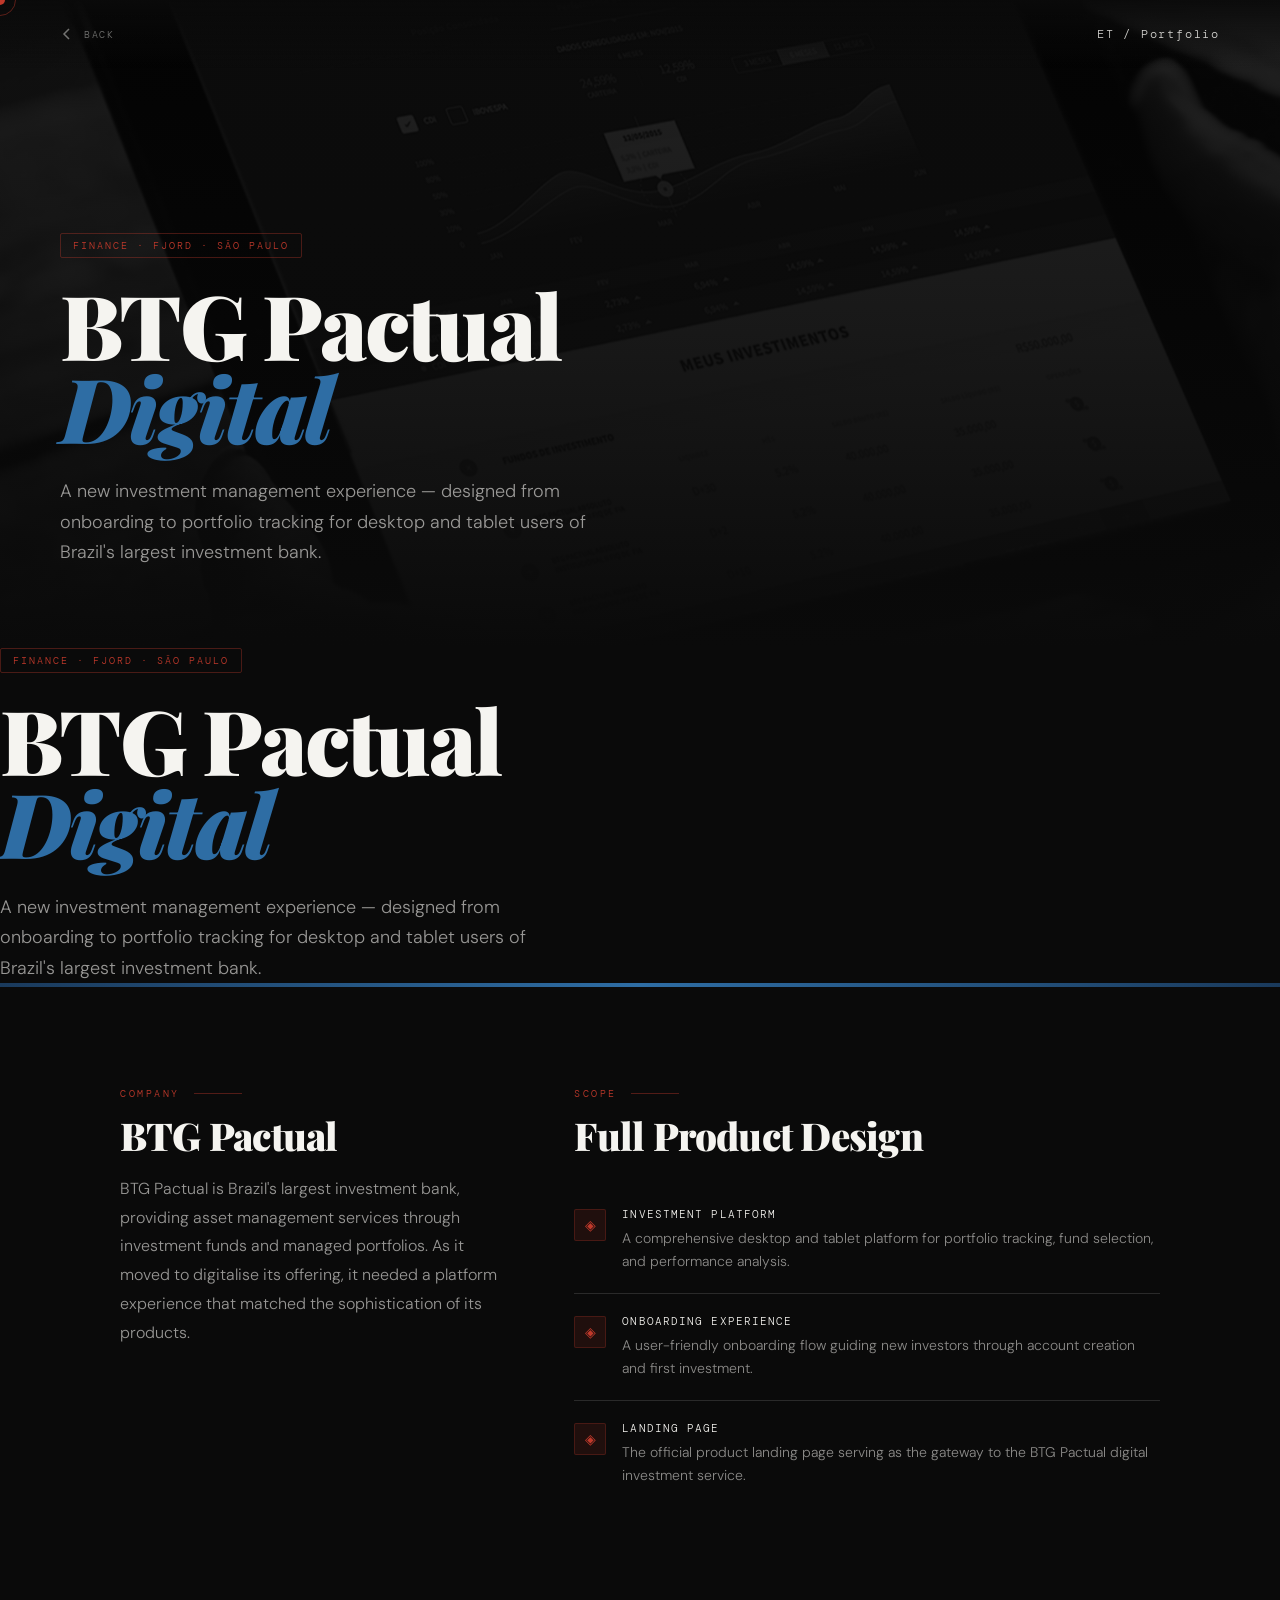
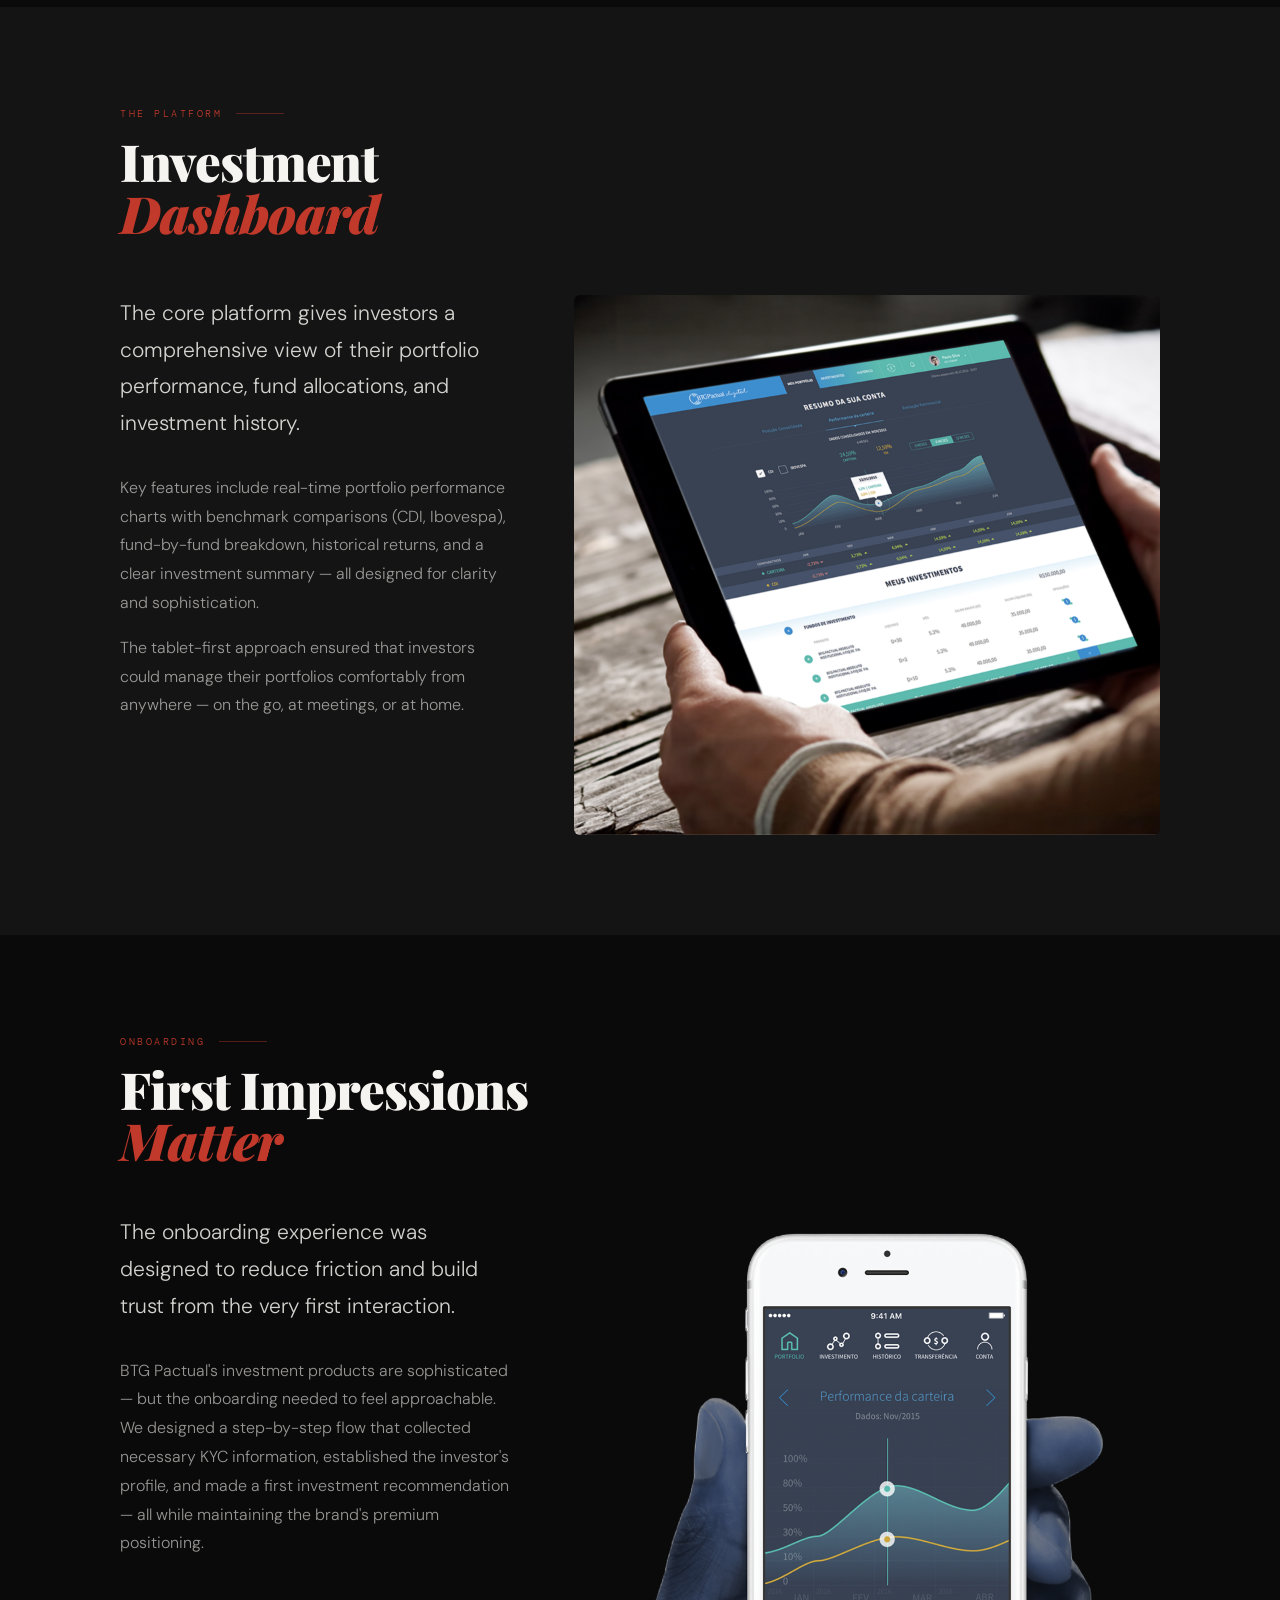
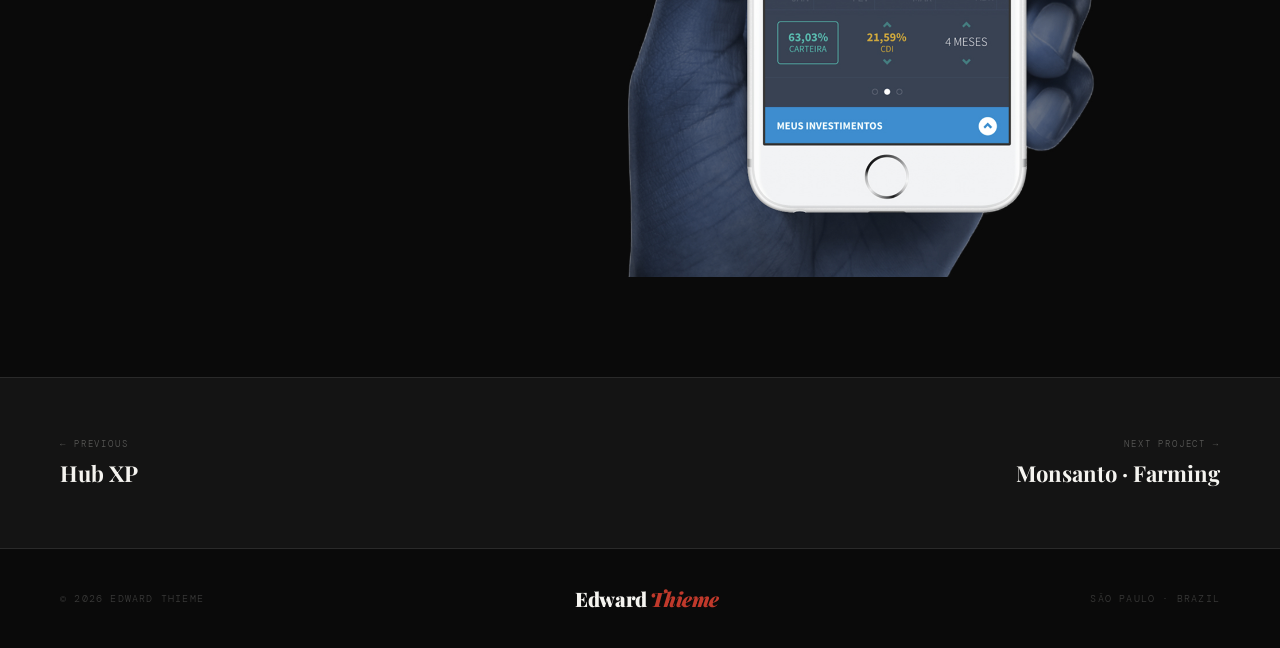
==== btg.html @ c83a21cc "Update btg.html" ====
<!DOCTYPE html>
<html lang="en">
<head>
<meta charset="UTF-8">
<meta name="viewport" content="width=device-width, initial-scale=1.0">
<title>BTG Pactual Digital Platform · Edward Thieme</title>
<link rel="stylesheet" href="shared.css">
<style>
.btg-stripe { height:4px;background:linear-gradient(to right,#1a3a5c,#2e6da4,#1a3a5c); }
.dashboard-preview { background:var(--gray-mid);border:1px solid var(--gray-border);border-radius:6px;overflow:hidden; }
.dash-header { background:#1a3a5c;padding:12px 16px;display:flex;align-items:center;justify-content:space-between; }
.dash-header-logo { font-family:'DM Mono',monospace;font-size:10px;color:#7eb8e8;letter-spacing:0.1em; }
.dash-chart-area { padding:20px;background:var(--gray); }
.chart-line { width:100%;height:120px;position:relative;overflow:hidden; }
.chart-path { position:absolute;bottom:0;left:0;right:0;height:100%; }
.dash-holdings { padding:16px; }
.holding-row { display:flex;justify-content:space-between;align-items:center;padding:8px 0;border-bottom:1px solid var(--gray-border);font-size:11px; }
.holding-row:last-child{border-bottom:none;}
.holding-name { color:rgba(245,244,240,0.65); }
.holding-val { color:var(--white);font-family:'DM Mono',monospace; }
.holding-pct { color:#2e6da4;font-family:'DM Mono',monospace;font-size:10px; }
</style>
</head>
<body>
<div class="cursor" id="cursor"></div>
<div class="cursor-ring" id="cursorRing"></div>
<nav>
  <a href="index.html" class="nav-back"><svg viewBox="0 0 14 14" fill="none" stroke="currentColor" stroke-width="1.5"><path d="M9 2L4 7l5 5"/></svg>Back</a>
  <a href="index.html" class="nav-logo">ET / Portfolio</a>
</nav>

<div class="project-hero">
  <div class="project-hero-bg">
    <img 
      class="project-hero-bg-inner"
      src="btg-tablet-dashboard.jpg"
      style="width:100%;height:100%;object-fit:cover;object-position:center;filter:grayscale(100%) brightness(0.18);"
    >
  </div>

  <div class="project-hero-overlay"></div>

  <div class="project-hero-content">
    <span class="project-tag">Finance · Fjord · São Paulo</span>
    <h1 class="project-hero-title">
      BTG Pactual<br><em style="color:#2e6da4;">Digital</em>
    </h1>
    <p class="project-hero-sub">
      A new investment management experience — designed from onboarding to portfolio tracking for desktop and tablet users of Brazil's largest investment bank.
    </p>
  </div>
</div>
  <div class="project-hero-content">
    <span class="project-tag">Finance · Fjord · São Paulo</span>
    <h1 class="project-hero-title">BTG Pactual<br><em style="color:#2e6da4;">Digital</em></h1>
    <p class="project-hero-sub">A new investment management experience — designed from onboarding to portfolio tracking for desktop and tablet users of Brazil's largest investment bank.</p>
  </div>
</div>
<div class="btg-stripe"></div>

<section class="content-section dark">
  <div class="container">
    <div class="two-col">
      <div class="reveal">
        <p class="section-label">Company</p>
        <h2 class="section-title" style="font-size:clamp(28px,3vw,42px);">BTG Pactual</h2>
        <p class="content-body" style="margin-top:20px;">BTG Pactual is Brazil's largest investment bank, providing asset management services through investment funds and managed portfolios. As it moved to digitalise its offering, it needed a platform experience that matched the sophistication of its products.</p>
      </div>
      <div class="reveal reveal-delay-1">
        <p class="section-label">Scope</p>
        <h2 class="section-title" style="font-size:clamp(28px,3vw,42px);">Full Product Design</h2>
        <ul class="resp-list">
          <li><div class="resp-icon"><span>◈</span></div><div><div class="resp-title">Investment Platform</div><div class="resp-desc">A comprehensive desktop and tablet platform for portfolio tracking, fund selection, and performance analysis.</div></div></li>
          <li><div class="resp-icon"><span>◈</span></div><div><div class="resp-title">Onboarding Experience</div><div class="resp-desc">A user-friendly onboarding flow guiding new investors through account creation and first investment.</div></div></li>
          <li><div class="resp-icon"><span>◈</span></div><div><div class="resp-title">Landing Page</div><div class="resp-desc">The official product landing page serving as the gateway to the BTG Pactual digital investment service.</div></div></li>
        </ul>
      </div>
    </div>
  </div>
</section>

<section class="content-section gray">
  <div class="container">
    <p class="section-label reveal">The Platform</p>
    <h2 class="section-title reveal">Investment<br><em style="color:var(--red);font-style:italic;">Dashboard</em></h2>
    <div class="two-col" style="margin-top:56px;">
      <div class="reveal">
        <p class="content-lead">The core platform gives investors a comprehensive view of their portfolio performance, fund allocations, and investment history.</p>
        <p class="content-body">Key features include real-time portfolio performance charts with benchmark comparisons (CDI, Ibovespa), fund-by-fund breakdown, historical returns, and a clear investment summary — all designed for clarity and sophistication.</p>
        <p class="content-body" style="margin-top:16px;">The tablet-first approach ensured that investors could manage their portfolios comfortably from anywhere — on the go, at meetings, or at home.</p>
      </div>
      <div>
  <img src="btg-tablet-dashboard.jpg"
       style="width:100%;border-radius:6px;display:block;">
</div>
    </div>
  </div>
</section>

<section class="content-section dark">
  <div class="container">
    <p class="section-label reveal">Onboarding</p>
    <h2 class="section-title reveal">First Impressions<br><em style="color:var(--red);font-style:italic;">Matter</em></h2>
    <div class="two-col" style="margin-top:48px;">
      <div class="reveal">
        <p class="content-lead">The onboarding experience was designed to reduce friction and build trust from the very first interaction.</p>
        <p class="content-body">BTG Pactual's investment products are sophisticated — but the onboarding needed to feel approachable. We designed a step-by-step flow that collected necessary KYC information, established the investor's profile, and made a first investment recommendation — all while maintaining the brand's premium positioning.</p>
      </div>
      <div class="reveal reveal-delay-1">
        <img src="btg-app.jpg" style="width:100%;border-radius:6px;display:block;" alt="BTG Pactual — Mobile portfolio app">
      </div>
    </div>
  </div>
</section>

<div class="project-nav-bottom">
  <a href="xp.html" class="proj-nav-link"><span class="pnl-label">← Previous</span><span class="pnl-title">Hub XP</span></a>
  <a href="monsanto.html" class="proj-nav-link right"><span class="pnl-label">Next Project →</span><span class="pnl-title">Monsanto · Farming</span></a>
</div>
<footer><p>© 2026 Edward Thieme</p><div class="footer-logo">Edward <em>Thieme</em></div><p>São Paulo · Brazil</p></footer>
<script src="shared.js"></script>
</body>
</html>
---- shared.css ----
@import url('https://fonts.googleapis.com/css2?family=Playfair+Display:ital,wght@0,700;0,900;1,700&family=DM+Sans:wght@300;400;500&family=DM+Mono:wght@400;500&display=swap');

:root {
  --black: #0a0a0a;
  --white: #f5f4f0;
  --red: #c0392b;
  --red-dim: #8b2a1e;
  --gray: #141414;
  --gray-mid: #222;
  --gray-border: #2a2a2a;
  --gray-light: #777;
}

*, *::before, *::after { box-sizing: border-box; margin: 0; padding: 0; }
html { scroll-behavior: smooth; }
body {
  background: var(--black);
  color: var(--white);
  font-family: 'DM Sans', sans-serif;
  font-weight: 300;
  overflow-x: hidden;
  cursor: none;
}

/* Cursor */
.cursor { width: 10px; height: 10px; background: var(--red); border-radius: 50%; position: fixed; top:0;left:0; pointer-events:none; z-index:9999; transform:translate(-50%,-50%); transition: transform 0.15s ease; }
.cursor-ring { width: 32px; height: 32px; border: 1px solid rgba(192,57,43,0.45); border-radius:50%; position:fixed; top:0;left:0; pointer-events:none; z-index:9998; transform:translate(-50%,-50%); transition: transform 0.45s cubic-bezier(.16,1,.3,1); }

/* Scrollbar */
::-webkit-scrollbar { width: 3px; }
::-webkit-scrollbar-track { background: var(--black); }
::-webkit-scrollbar-thumb { background: var(--red); }

/* Nav */
nav {
  position: fixed; top:0;left:0;right:0; z-index:100;
  padding: 26px 60px;
  display: flex; align-items: center; justify-content: space-between;
  background: linear-gradient(to bottom, rgba(10,10,10,0.95) 0%, transparent 100%);
}
.nav-logo { font-family:'DM Mono',monospace; font-size:12px; letter-spacing:0.15em; color:var(--white); text-decoration:none; opacity:0.85; }
.nav-back { display:flex; align-items:center; gap:10px; font-family:'DM Mono',monospace; font-size:10px; letter-spacing:0.15em; text-transform:uppercase; color:rgba(245,244,240,0.45); text-decoration:none; transition:color 0.2s; }
.nav-back:hover { color:var(--red); }
.nav-back svg { width:14px; height:14px; }
.nav-links { display:flex; gap:36px; list-style:none; }
.nav-links a { font-family:'DM Mono',monospace; font-size:10px; letter-spacing:0.12em; text-transform:uppercase; color:rgba(245,244,240,0.45); text-decoration:none; transition:color 0.2s; }
.nav-links a:hover { color:var(--red); }

/* Common layout */
.container { max-width: 1200px; margin: 0 auto; padding: 0 60px; }
.section-label { font-family:'DM Mono',monospace; font-size:10px; letter-spacing:0.25em; text-transform:uppercase; color:var(--red); margin-bottom:16px; display:flex; align-items:center; gap:14px; }
.section-label::after { content:''; flex:1; max-width:48px; height:1px; background:var(--red); opacity:0.4; }
.section-title { font-family:'Playfair Display',serif; font-size:clamp(36px,4vw,58px); font-weight:900; line-height:1; letter-spacing:-0.02em; }
.red-line { width:100%; height:3px; background:var(--red); }

/* Reveal */
.reveal { opacity:0; transform:translateY(28px); transition: opacity 0.8s cubic-bezier(.16,1,.3,1), transform 0.8s cubic-bezier(.16,1,.3,1); }
.reveal.visible { opacity:1; transform:translateY(0); }
.reveal-delay-1 { transition-delay:0.1s; }
.reveal-delay-2 { transition-delay:0.2s; }
.reveal-delay-3 { transition-delay:0.3s; }
.reveal-delay-4 { transition-delay:0.4s; }

/* Footer */
footer { background:var(--black); padding:36px 60px; display:flex; align-items:center; justify-content:space-between; border-top:1px solid var(--gray-border); }
footer p { font-family:'DM Mono',monospace; font-size:10px; letter-spacing:0.12em; color:rgba(245,244,240,0.2); text-transform:uppercase; }
.footer-logo { font-family:'Playfair Display',serif; font-size:20px; font-weight:900; letter-spacing:-0.02em; }
.footer-logo em { color:var(--red); font-style:italic; }

/* Award badge */
.award-badge { display:inline-flex; align-items:center; gap:10px; border:1px solid rgba(192,57,43,0.35); padding:7px 14px; border-radius:2px; }
.award-dot { width:7px;height:7px;background:var(--red);border-radius:50%;animation:pulse 2s infinite; }
.award-text { font-family:'DM Mono',monospace; font-size:9px; letter-spacing:0.15em; text-transform:uppercase; color:var(--red); }

/* Metric block */
.metrics-row { display:flex; gap:40px; flex-wrap:wrap; }
.metric { display:flex; flex-direction:column; }
.metric-val { font-family:'Playfair Display',serif; font-size:clamp(28px,3vw,42px); font-weight:700; color:var(--white); line-height:1; }
.metric-val .pos { color:var(--red); }
.metric-label { font-family:'DM Mono',monospace; font-size:9px; letter-spacing:0.15em; text-transform:uppercase; color:var(--gray-light); margin-top:6px; }

/* Mockup frame */
.mockup-frame { background:var(--gray); border:1px solid var(--gray-border); border-radius:6px; overflow:hidden; display:flex; align-items:center; justify-content:center; position:relative; }
.mockup-frame img { width:100%; height:100%; object-fit:cover; display:block; }
.mockup-placeholder { font-family:'DM Mono',monospace; font-size:10px; letter-spacing:0.15em; color:rgba(245,244,240,0.12); text-transform:uppercase; }
.mockup-placeholder::before { content:'[ '; }
.mockup-placeholder::after { content:' ]'; }

/* Image placeholder styled */
.img-slot { background:var(--gray); border:1px solid var(--gray-border); border-radius:4px; position:relative; overflow:hidden; display:flex; align-items:center; justify-content:center; }
.img-slot::before { content:''; position:absolute;inset:0; background:linear-gradient(135deg,rgba(192,57,43,0.04) 0%,transparent 60%); }
.img-slot-label { font-family:'DM Mono',monospace; font-size:10px; letter-spacing:0.15em; color:rgba(245,244,240,0.1); text-transform:uppercase; }

@keyframes pulse { 0%,100%{opacity:1;transform:scale(1)} 50%{opacity:0.5;transform:scale(1.5)} }
@keyframes fadeUp { from{opacity:0;transform:translateY(20px)} to{opacity:1;transform:translateY(0)} }

/* Project hero */
.project-hero { min-height:72vh; display:flex; align-items:flex-end; position:relative; overflow:hidden; padding:0 60px 80px; }
.project-hero-bg { position:absolute;inset:0; }
.project-hero-bg-inner { width:100%;height:100%;object-fit:cover;filter:grayscale(100%) brightness(0.25); }
.project-hero-overlay { position:absolute;inset:0; background:linear-gradient(to top, var(--black) 0%, rgba(10,10,10,0.6) 50%, rgba(10,10,10,0.3) 100%); }
.project-hero-content { position:relative; max-width:820px; }
.project-tag { font-family:'DM Mono',monospace; font-size:10px; letter-spacing:0.2em; text-transform:uppercase; color:var(--red); display:inline-block; border:1px solid rgba(192,57,43,0.35); padding:5px 12px; border-radius:2px; margin-bottom:24px; }
.project-hero-title { font-family:'Playfair Display',serif; font-size:clamp(48px,7vw,96px); font-weight:900; line-height:0.93; letter-spacing:-0.03em; margin-bottom:28px; }
.project-hero-sub { font-size:18px; line-height:1.7; color:rgba(245,244,240,0.6); max-width:560px; }

/* Content sections */
.content-section { padding:100px 60px; }
.content-section.dark { background:var(--black); }
.content-section.gray { background:var(--gray); }
.two-col { display:grid; grid-template-columns:2fr 3fr; gap:64px; align-items:start; }
.two-col.flip { grid-template-columns:3fr 2fr; }
.three-col { display:grid; grid-template-columns:1fr 1fr 1fr; gap:40px; }
.content-lead { font-size:21px; line-height:1.75; color:rgba(245,244,240,0.85); margin-bottom:32px; }
.content-body { font-size:16px; line-height:1.8; color:rgba(245,244,240,0.6); }
.content-body + .content-body { margin-top:20px; }
.content-body strong { color:var(--white); font-weight:500; }

/* Responsibilities list */
.resp-list { list-style:none; margin-top:32px; }
.resp-list li { display:flex; gap:16px; padding:20px 0; border-bottom:1px solid var(--gray-border); }
.resp-list li:last-child { border-bottom:none; }
.resp-icon { width:32px; height:32px; background:rgba(192,57,43,0.12); border:1px solid rgba(192,57,43,0.25); border-radius:2px; display:flex;align-items:center;justify-content:center; flex-shrink:0; margin-top:2px; }
.resp-icon span { color:var(--red); font-size:14px; }
.resp-title { font-family:'DM Mono',monospace; font-size:11px; letter-spacing:0.1em; text-transform:uppercase; color:var(--white); margin-bottom:6px; }
.resp-desc { font-size:14px; line-height:1.65; color:rgba(245,244,240,0.55); }

/* Feature card */
.feature-card { background:var(--gray-mid); border:1px solid var(--gray-border); padding:36px 32px; border-radius:3px; transition:border-color 0.3s; }
.feature-card:hover { border-color:rgba(192,57,43,0.4); }
.feature-card-title { font-family:'Playfair Display',serif; font-size:20px; font-weight:700; margin-bottom:12px; }
.feature-card-desc { font-size:14px; line-height:1.7; color:rgba(245,244,240,0.55); }

/* Full-width image band */
.image-band { width:100%; height:480px; position:relative; overflow:hidden; }
.image-band img { width:100%;height:100%;object-fit:cover;filter:grayscale(20%); }
.image-band-overlay { position:absolute;inset:0;background:linear-gradient(to bottom, rgba(10,10,10,0.3) 0%,rgba(10,10,10,0.1) 50%,rgba(10,10,10,0.5) 100%); }

/* Breadcrumb nav */
.project-nav-bottom { padding:60px; background:var(--gray); display:flex; align-items:center; justify-content:space-between; border-top:1px solid var(--gray-border); }
.proj-nav-link { display:flex; flex-direction:column; gap:8px; text-decoration:none; }
.proj-nav-link .pnl-label { font-family:'DM Mono',monospace; font-size:9px; letter-spacing:0.2em; text-transform:uppercase; color:rgba(245,244,240,0.3); }
.proj-nav-link .pnl-title { font-family:'Playfair Display',serif; font-size:22px; font-weight:700; color:var(--white); transition:color 0.2s; }
.proj-nav-link:hover .pnl-title { color:var(--red); }
.proj-nav-link.right { text-align:right; }

/* Screen grid for app mockups */
.screens-grid { display:grid; gap:16px; }
.screens-grid.two { grid-template-columns:1fr 1fr; }
.screens-grid.three { grid-template-columns:1fr 1fr 1fr; }
.screens-grid.four { grid-template-columns:repeat(4,1fr); }
.screen-item { background:var(--gray); border:1px solid var(--gray-border); border-radius:4px; overflow:hidden; aspect-ratio:9/16; position:relative; display:flex; align-items:center; justify-content:center; }
.screen-item img { width:100%;height:100%;object-fit:contain;padding:8px; }
.screen-desktop { aspect-ratio:16/10; }

/* Stat highlight */
.stat-highlight { padding:40px 0; border-top:1px solid var(--gray-border); }
.stat-highlight .stat-num { font-family:'Playfair Display',serif; font-size:clamp(48px,6vw,80px); font-weight:900; line-height:1; color:var(--red); }
.stat-highlight .stat-desc { font-size:16px; color:rgba(245,244,240,0.6); margin-top:10px; line-height:1.6; }

/* Research stats */
.research-row { display:flex; gap:2px; background:var(--gray-border); border:1px solid var(--gray-border); margin-top:48px; }
.research-item { flex:1; background:var(--gray); padding:32px 28px; text-align:center; }
.research-num { font-family:'Playfair Display',serif; font-size:40px; font-weight:700; color:var(--white); }
.research-label { font-family:'DM Mono',monospace; font-size:9px; letter-spacing:0.15em; text-transform:uppercase; color:var(--gray-light); margin-top:8px; }

@media(max-width:960px){
  .container{padding:0 32px;}
  nav{padding:22px 32px;}
  .content-section{padding:72px 32px;}
  .project-hero{padding:0 32px 60px;}
  .two-col{grid-template-columns:1fr;gap:48px;}
  .three-col{grid-template-columns:1fr 1fr;}
  .screens-grid.four{grid-template-columns:1fr 1fr;}
  footer{padding:32px;}
  .project-nav-bottom{padding:40px 32px;flex-direction:column;gap:32px;text-align:center;}
  .proj-nav-link.right{text-align:center;}
}
@media(max-width:600px){
  .three-col{grid-template-columns:1fr;}
  .screens-grid.three{grid-template-columns:1fr 1fr;}
  .research-row{flex-direction:column;}
}
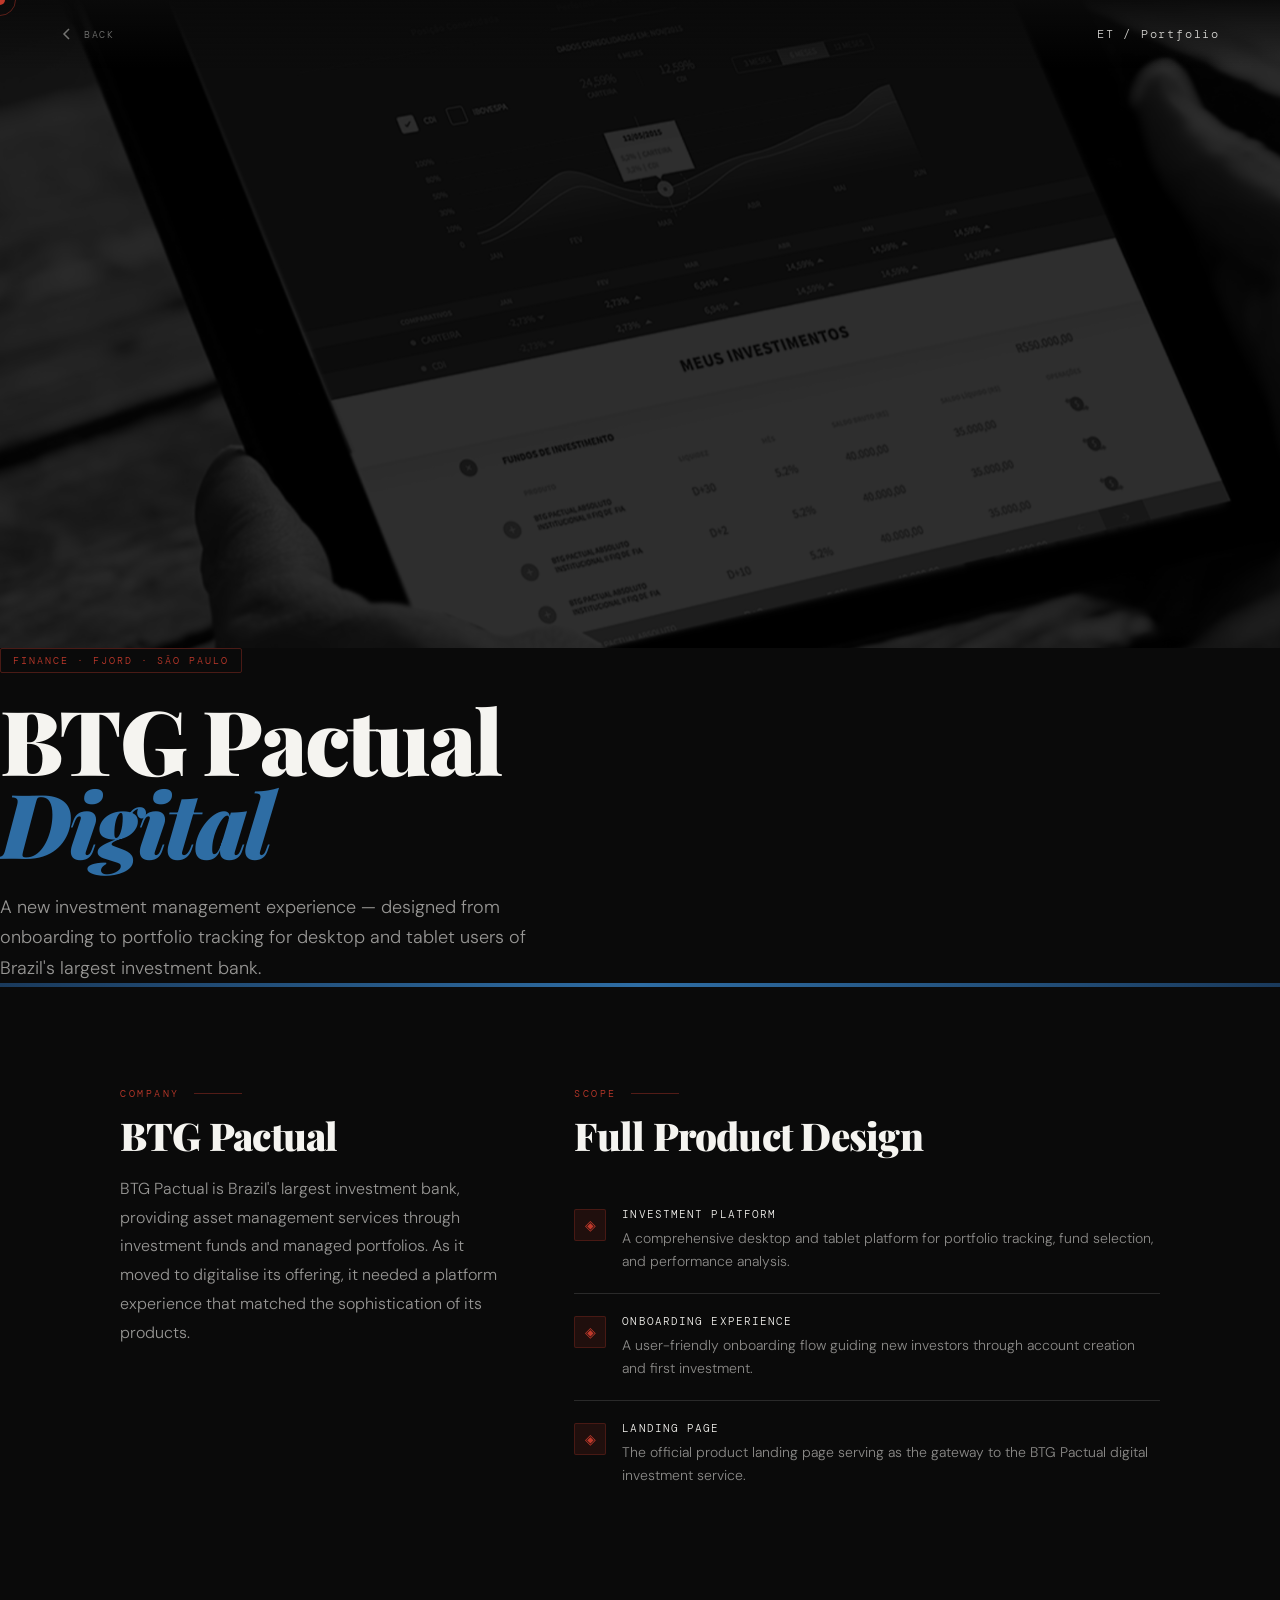
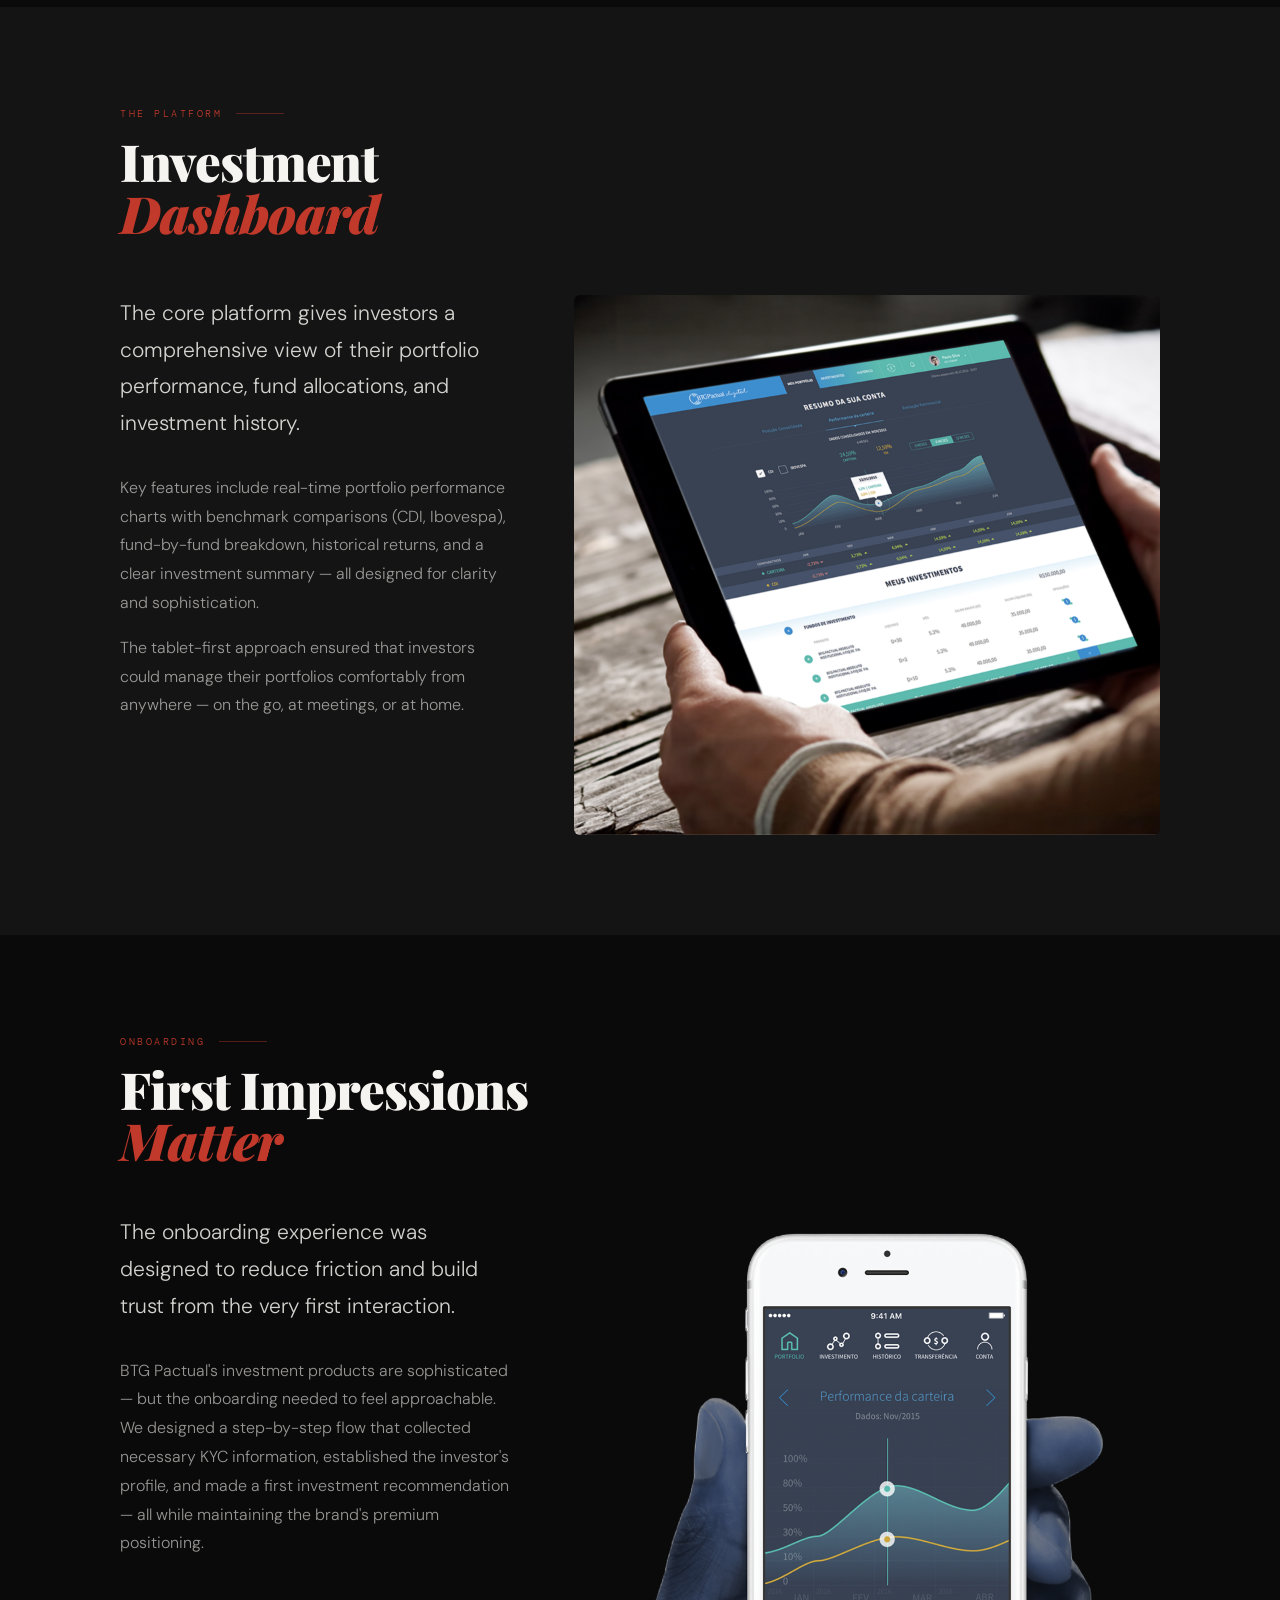
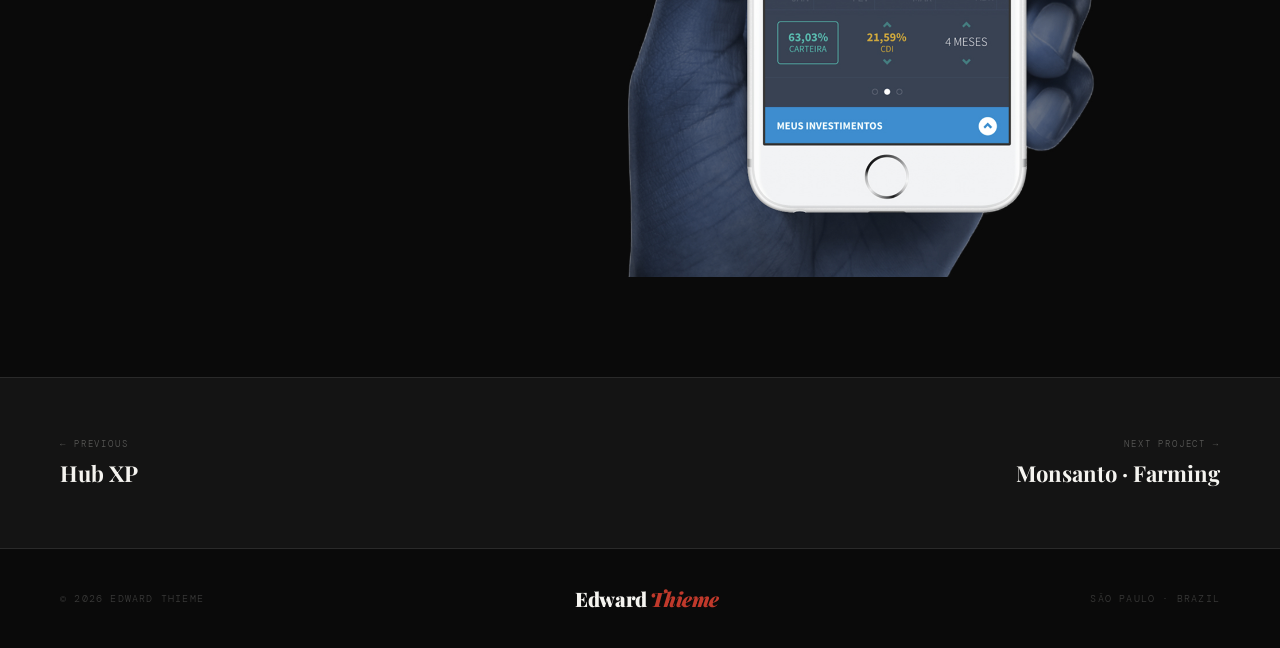
==== commit 270ecbb4: "Update btg.html" ====
--- a/btg.html
+++ b/btg.html
@@ -38,12 +38,6 @@
     >
   </div>
 
-  <div class="project-hero-overlay"></div>
-
-  <div class="project-hero-content">
-    <span class="project-tag">Finance · Fjord · São Paulo</span>
-    <h1 class="project-hero-title">
-      BTG Pactual<br><em style="color:#2e6da4;">Digital</em>
     </h1>
     <p class="project-hero-sub">
       A new investment management experience — designed from onboarding to portfolio tracking for desktop and tablet users of Brazil's largest investment bank.
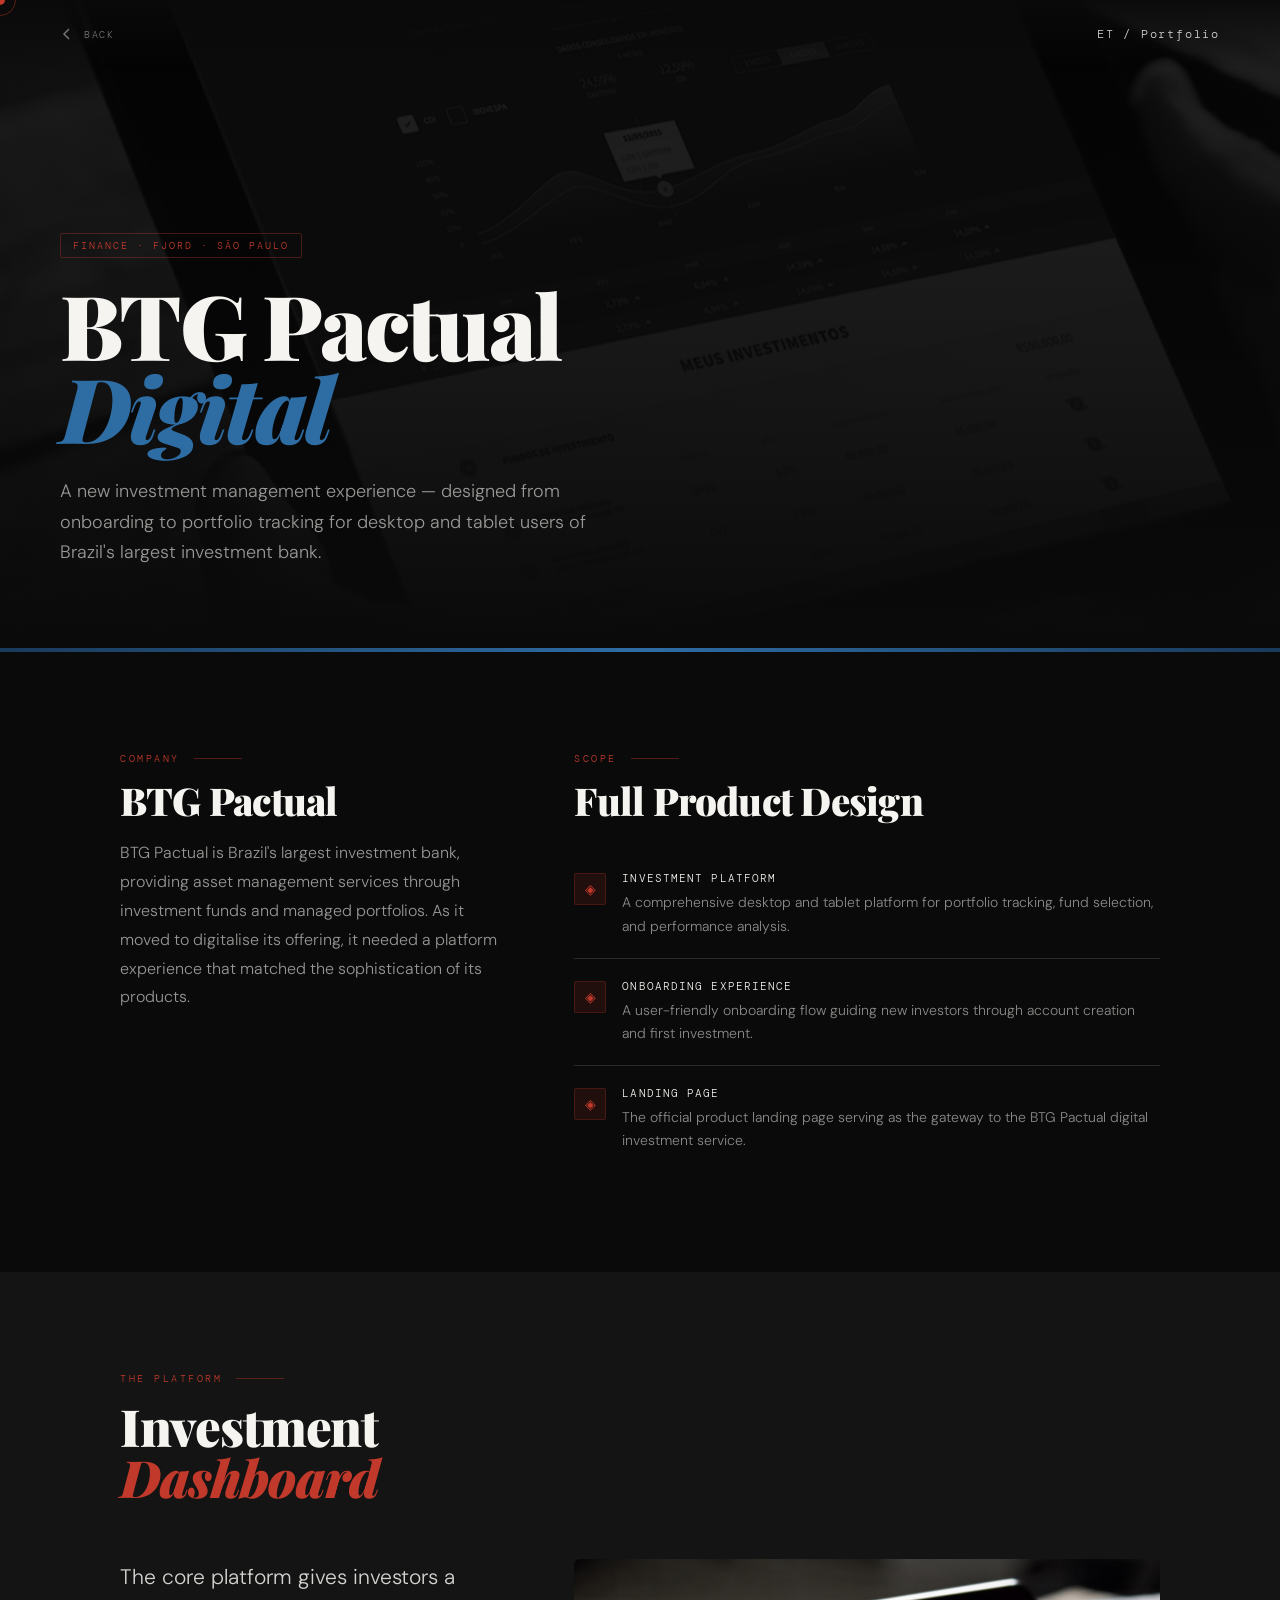
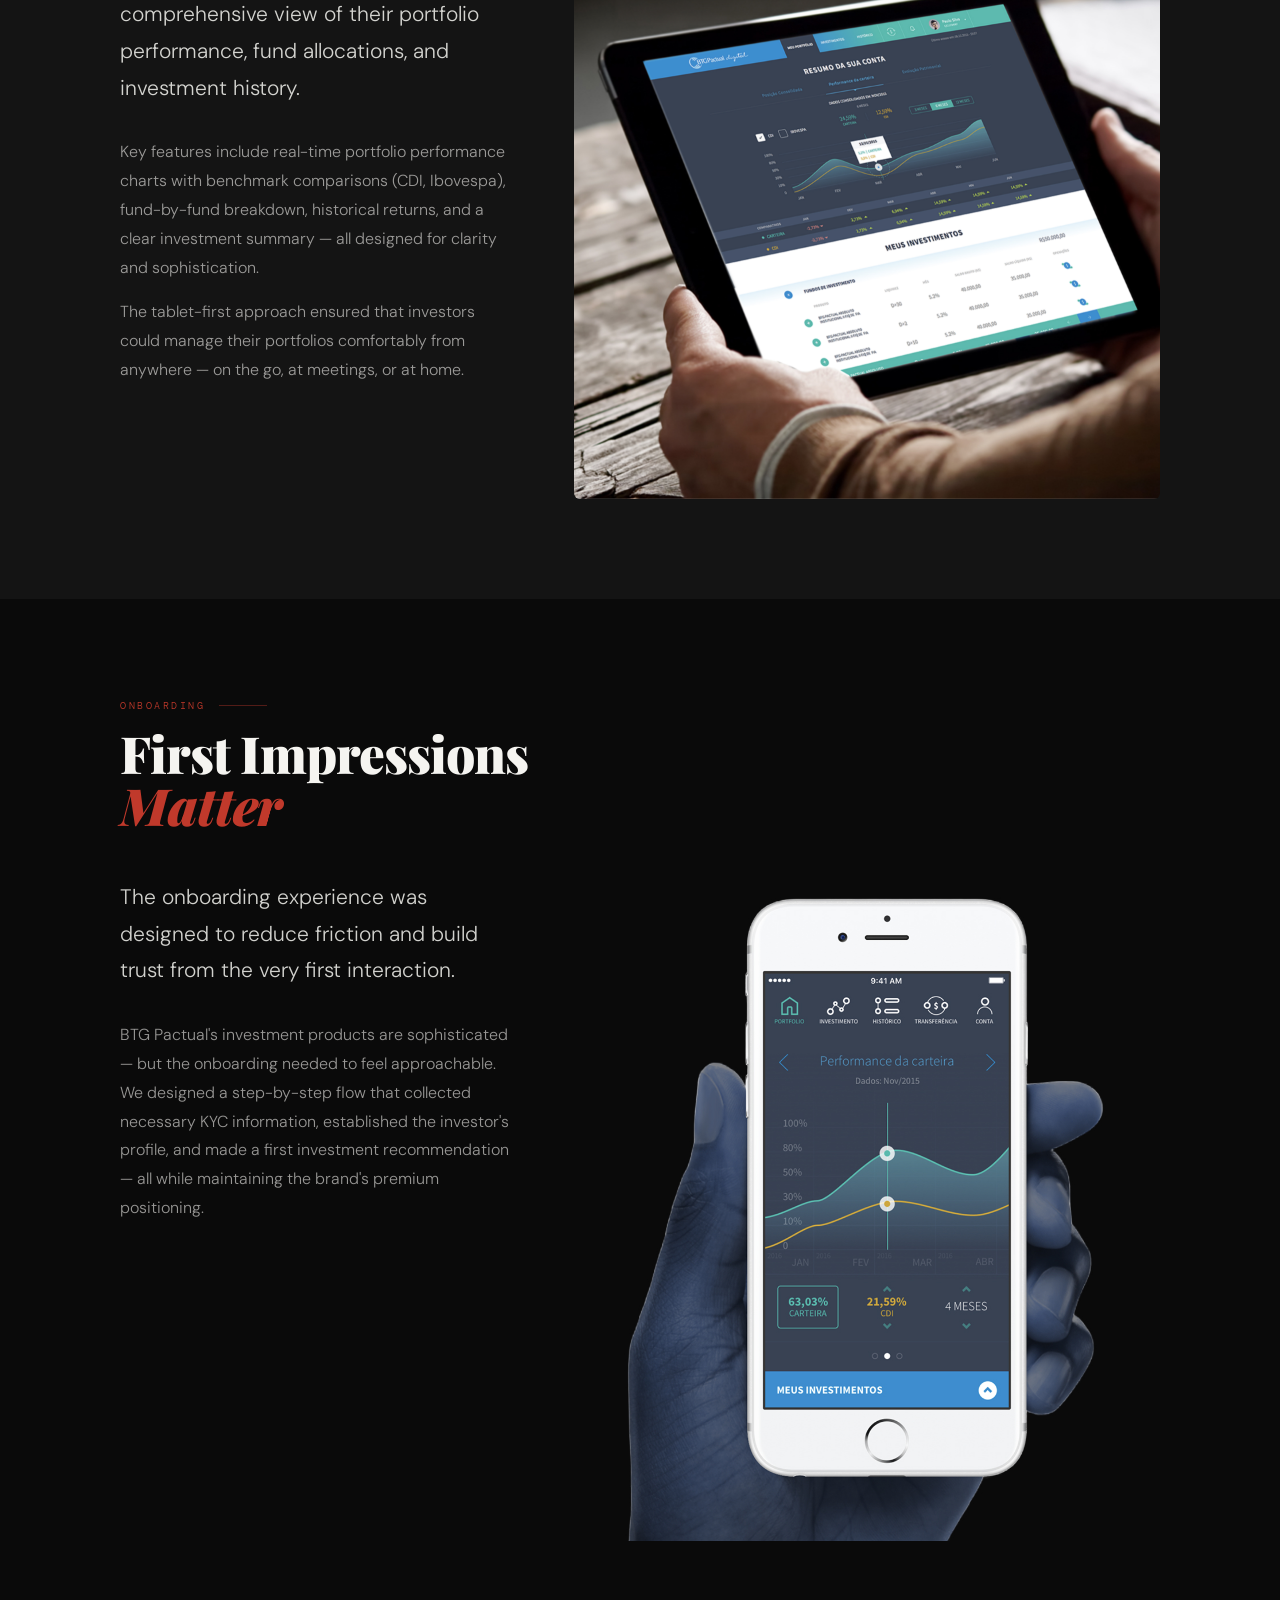
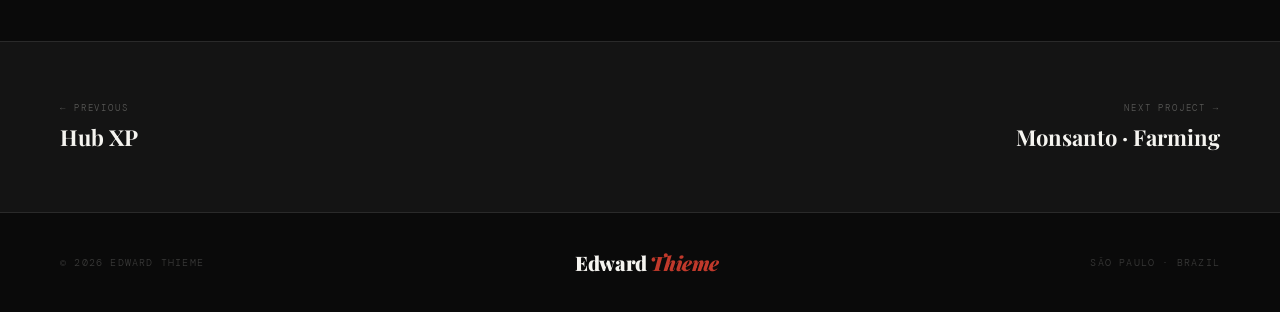
==== commit 067bdf7d: "Update btg.html" ====
--- a/btg.html
+++ b/btg.html
@@ -28,28 +28,33 @@
   <a href="index.html" class="nav-back"><svg viewBox="0 0 14 14" fill="none" stroke="currentColor" stroke-width="1.5"><path d="M9 2L4 7l5 5"/></svg>Back</a>
   <a href="index.html" class="nav-logo">ET / Portfolio</a>
 </nav>
+<div class="project-hero">
 
-<div class="project-hero">
   <div class="project-hero-bg">
-    <img 
+    <img
       class="project-hero-bg-inner"
       src="btg-tablet-dashboard.jpg"
       style="width:100%;height:100%;object-fit:cover;object-position:center;filter:grayscale(100%) brightness(0.18);"
     >
   </div>
 
+  <div class="project-hero-overlay"></div>
+
+  <div class="project-hero-content">
+    <span class="project-tag">Finance · Fjord · São Paulo</span>
+
+    <h1 class="project-hero-title">
+      BTG Pactual<br>
+      <em style="color:#2e6da4;">Digital</em>
     </h1>
+
     <p class="project-hero-sub">
       A new investment management experience — designed from onboarding to portfolio tracking for desktop and tablet users of Brazil's largest investment bank.
     </p>
   </div>
+
 </div>
-  <div class="project-hero-content">
-    <span class="project-tag">Finance · Fjord · São Paulo</span>
-    <h1 class="project-hero-title">BTG Pactual<br><em style="color:#2e6da4;">Digital</em></h1>
-    <p class="project-hero-sub">A new investment management experience — designed from onboarding to portfolio tracking for desktop and tablet users of Brazil's largest investment bank.</p>
-  </div>
-</div>
+
 <div class="btg-stripe"></div>
 
 <section class="content-section dark">
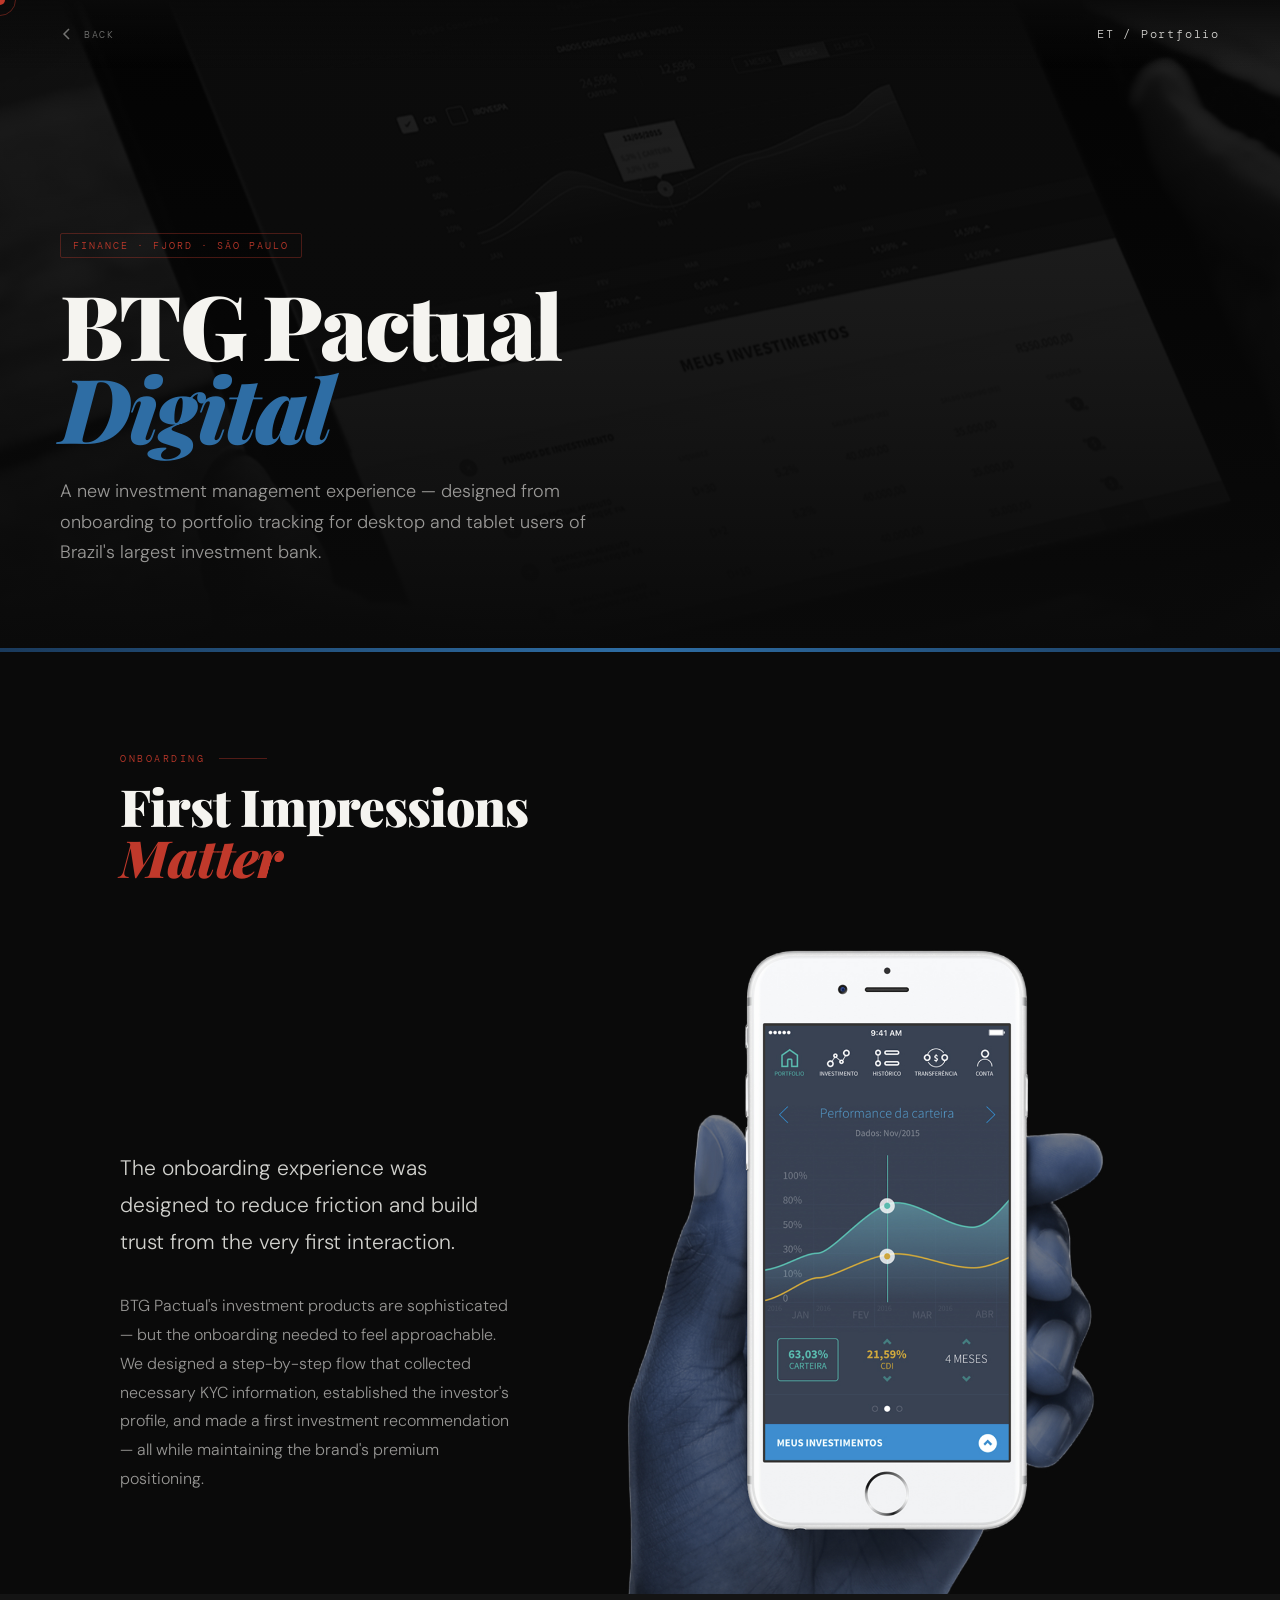
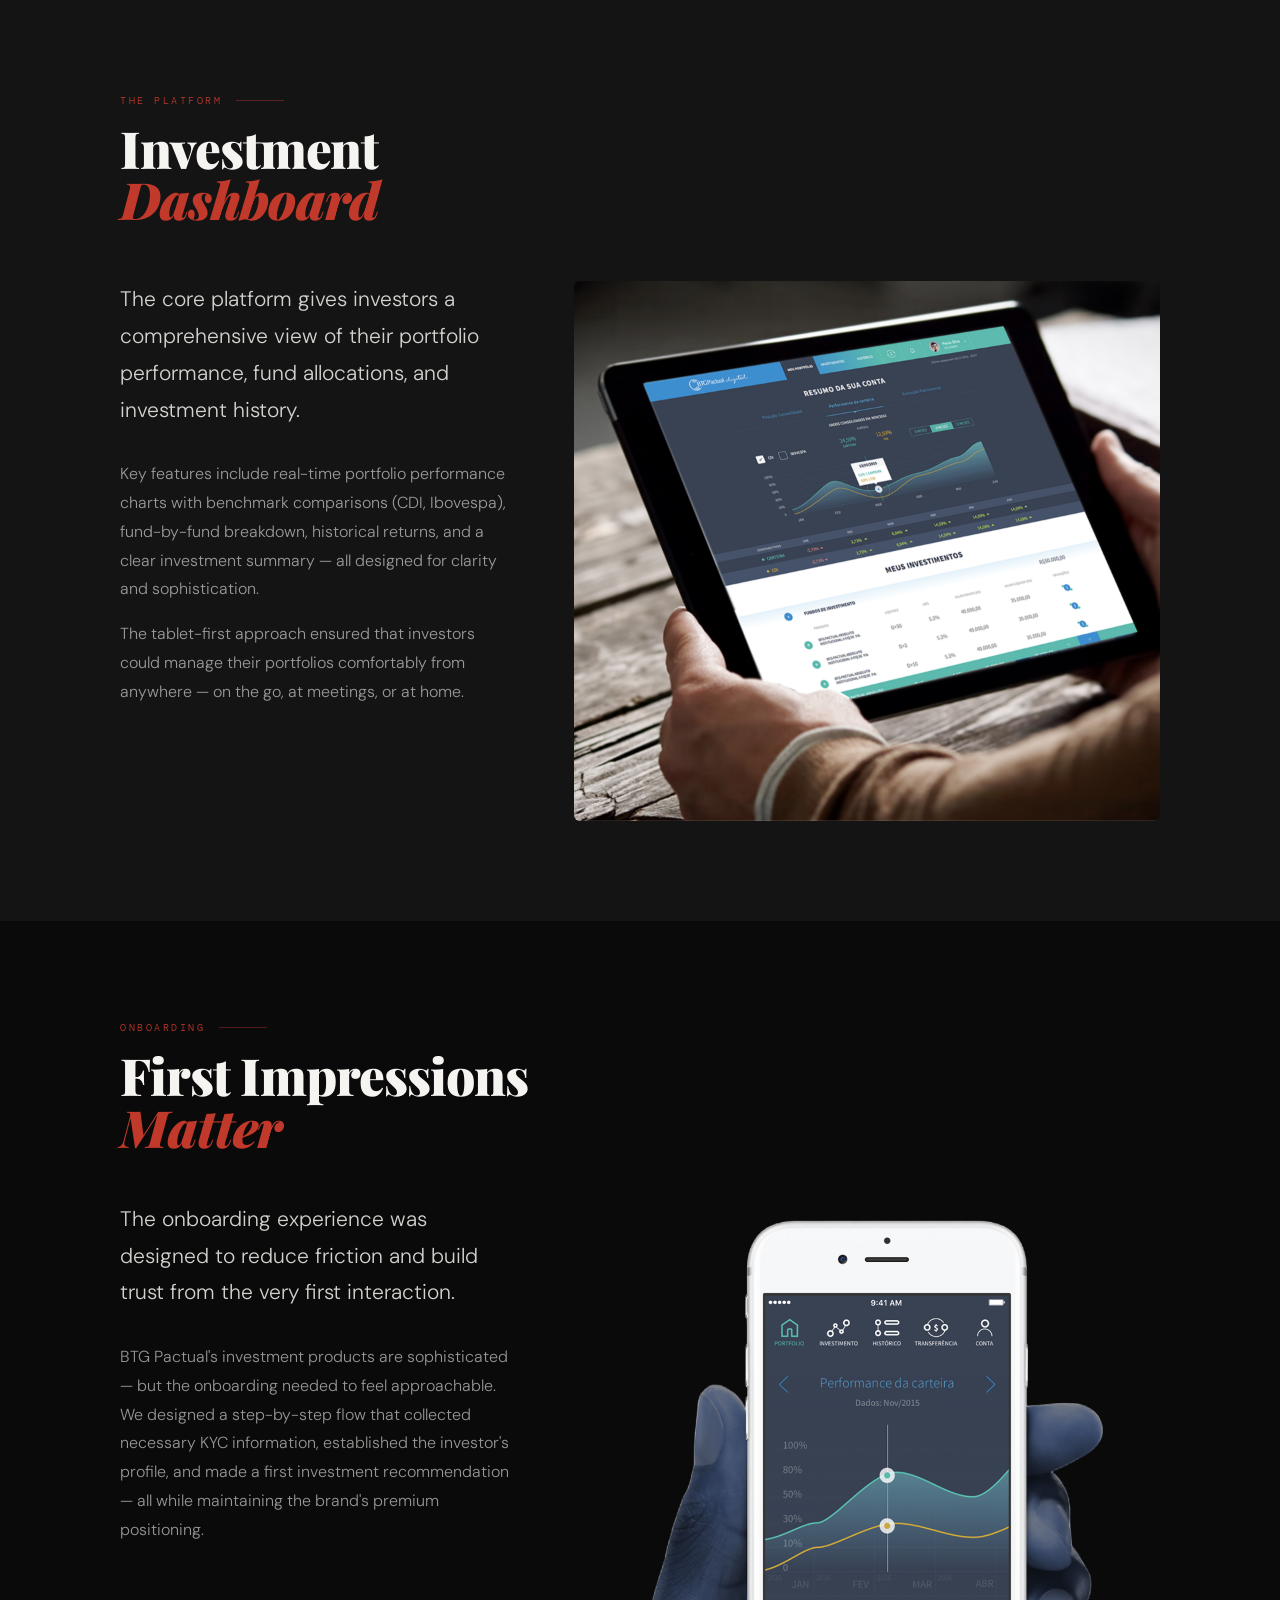
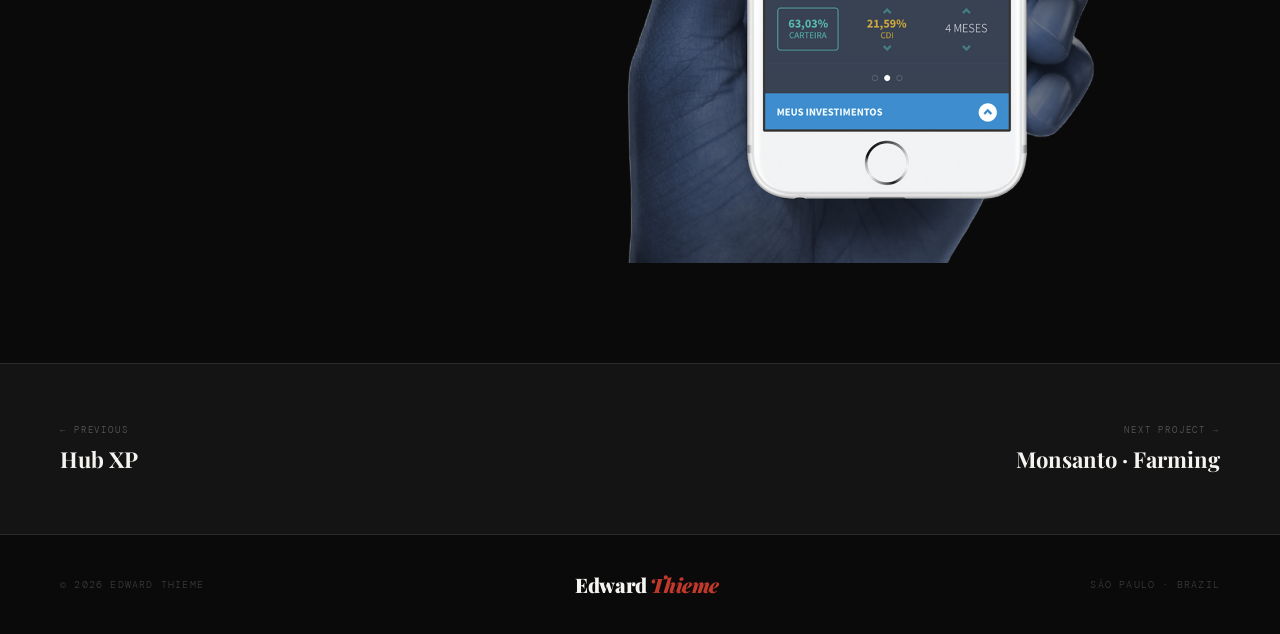
==== commit 37b206ff: "Update btg.html" ====
--- a/btg.html
+++ b/btg.html
@@ -57,27 +57,21 @@
 
 <div class="btg-stripe"></div>
 
-<section class="content-section dark">
+<section class="content-section dark" style="padding-bottom:0;overflow:hidden;">
   <div class="container">
-    <div class="two-col">
-      <div class="reveal">
-        <p class="section-label">Company</p>
-        <h2 class="section-title" style="font-size:clamp(28px,3vw,42px);">BTG Pactual</h2>
-        <p class="content-body" style="margin-top:20px;">BTG Pactual is Brazil's largest investment bank, providing asset management services through investment funds and managed portfolios. As it moved to digitalise its offering, it needed a platform experience that matched the sophistication of its products.</p>
+    <p class="section-label reveal">Onboarding</p>
+    <h2 class="section-title reveal">First Impressions<br><em style="color:var(--red);font-style:italic;">Matter</em></h2>
+    <div class="two-col" style="margin-top:48px;align-items:flex-end;">
+      <div class="reveal" style="padding-bottom:100px;">
+        <p class="content-lead">The onboarding experience was designed to reduce friction and build trust from the very first interaction.</p>
+        <p class="content-body">BTG Pactual's investment products are sophisticated — but the onboarding needed to feel approachable. We designed a step-by-step flow that collected necessary KYC information, established the investor's profile, and made a first investment recommendation — all while maintaining the brand's premium positioning.</p>
       </div>
-      <div class="reveal reveal-delay-1">
-        <p class="section-label">Scope</p>
-        <h2 class="section-title" style="font-size:clamp(28px,3vw,42px);">Full Product Design</h2>
-        <ul class="resp-list">
-          <li><div class="resp-icon"><span>◈</span></div><div><div class="resp-title">Investment Platform</div><div class="resp-desc">A comprehensive desktop and tablet platform for portfolio tracking, fund selection, and performance analysis.</div></div></li>
-          <li><div class="resp-icon"><span>◈</span></div><div><div class="resp-title">Onboarding Experience</div><div class="resp-desc">A user-friendly onboarding flow guiding new investors through account creation and first investment.</div></div></li>
-          <li><div class="resp-icon"><span>◈</span></div><div><div class="resp-title">Landing Page</div><div class="resp-desc">The official product landing page serving as the gateway to the BTG Pactual digital investment service.</div></div></li>
-        </ul>
+      <div class="reveal reveal-delay-1" style="margin-bottom:0;">
+        <img src="btg-app.jpg" style="width:100%;display:block;" alt="BTG Pactual — Mobile portfolio app">
       </div>
     </div>
   </div>
 </section>
-
 <section class="content-section gray">
   <div class="container">
     <p class="section-label reveal">The Platform</p>
--- a/shared.css
+++ b/shared.css
@@ -173,8 +173,8 @@
   .three-col{grid-template-columns:1fr 1fr;}
   .screens-grid.four{grid-template-columns:1fr 1fr;}
   footer{padding:32px;}
-  .project-nav-bottom{padding:40px 32px;flex-direction:column;gap:32px;text-align:center;}
-  .proj-nav-link.right{text-align:center;}
+.proj-nav-link.right{text-align:center;}
+  .two-col[style*="grid-template-columns"] { grid-template-columns: 1fr !important; }
 }
 @media(max-width:600px){
   .three-col{grid-template-columns:1fr;}
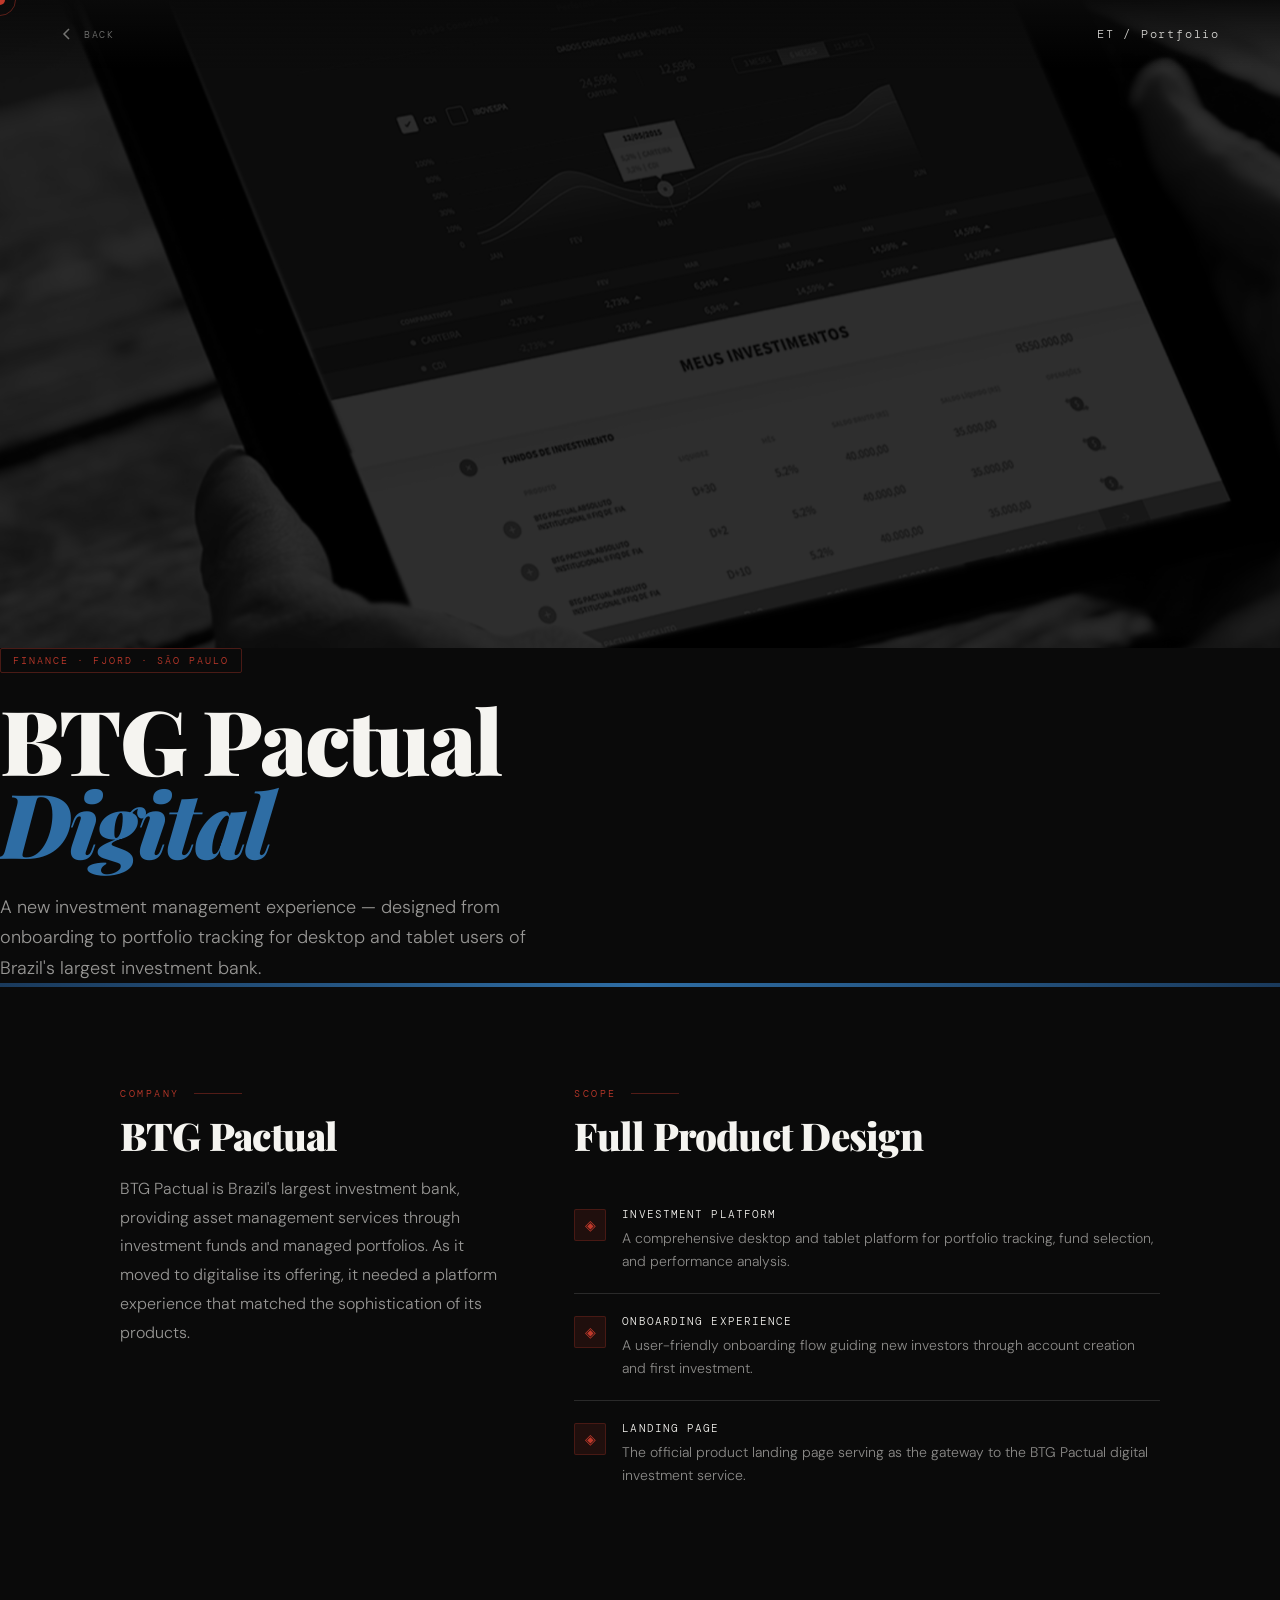
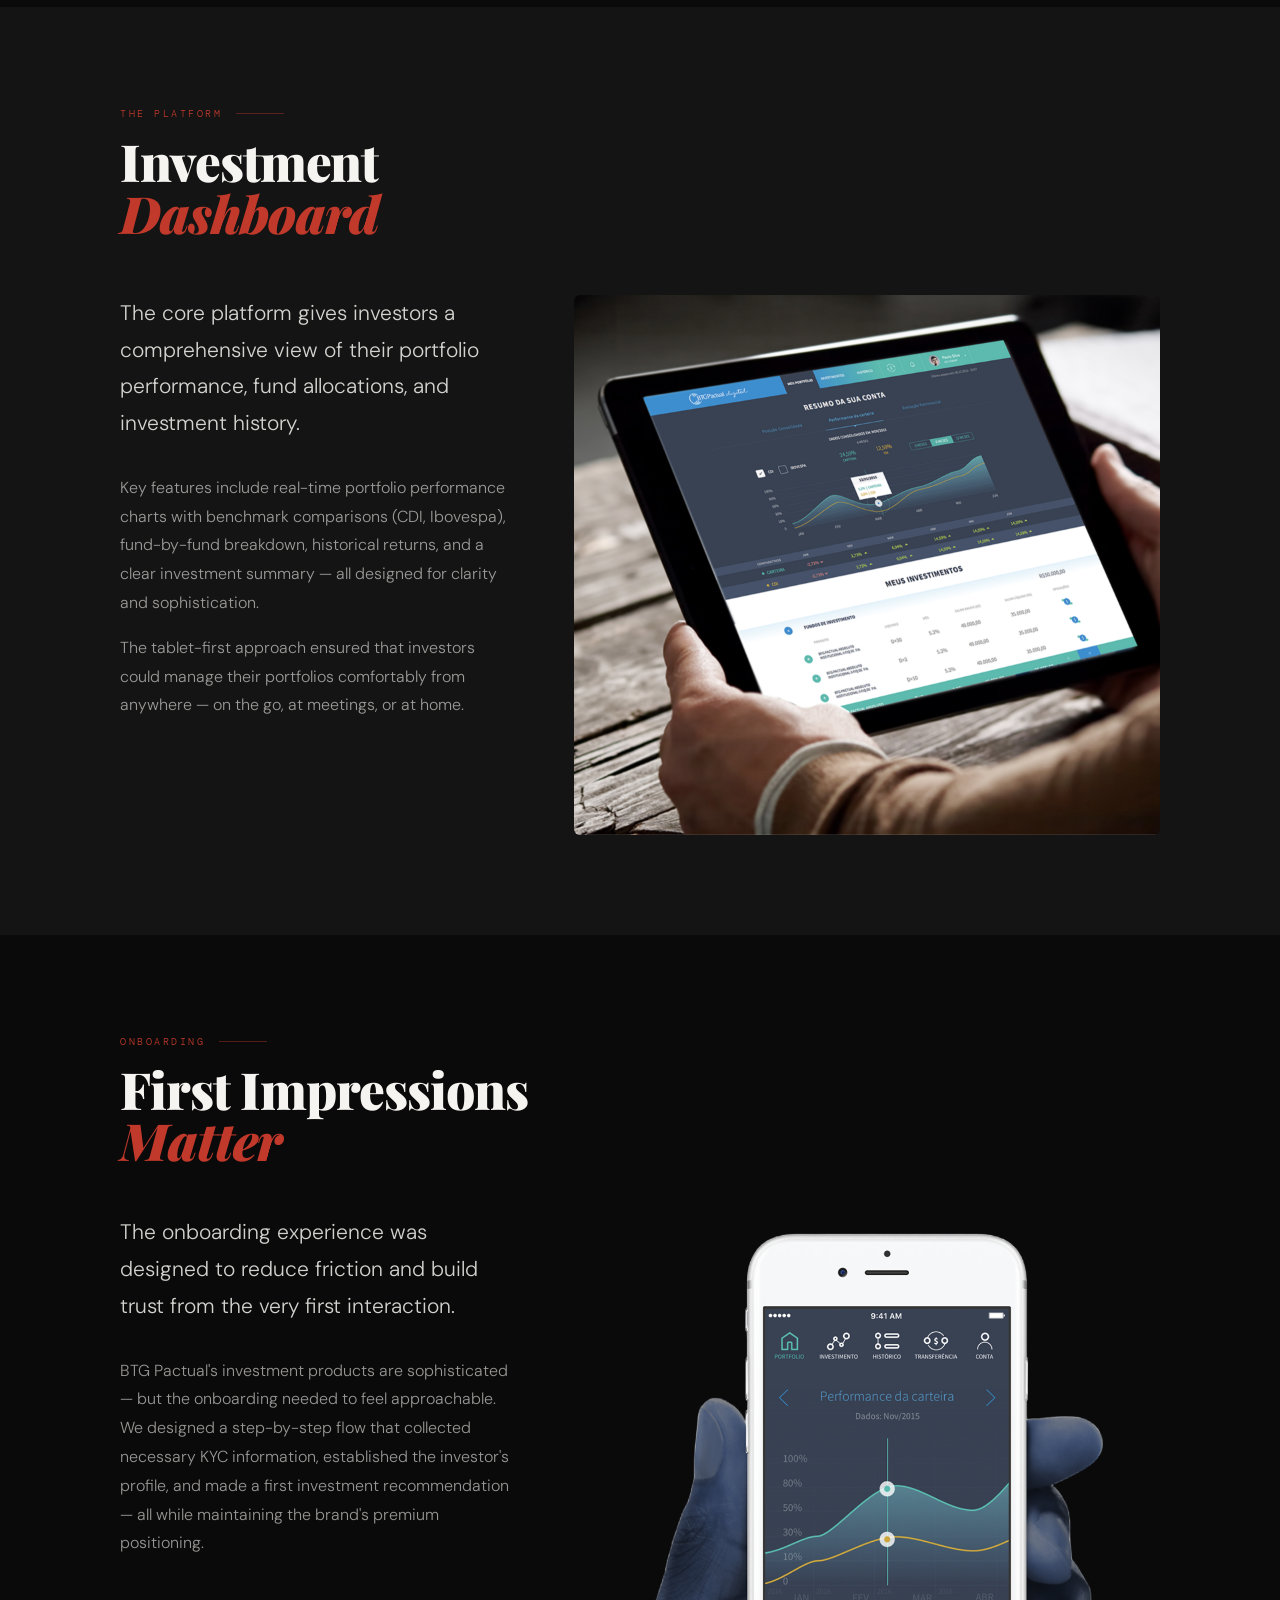
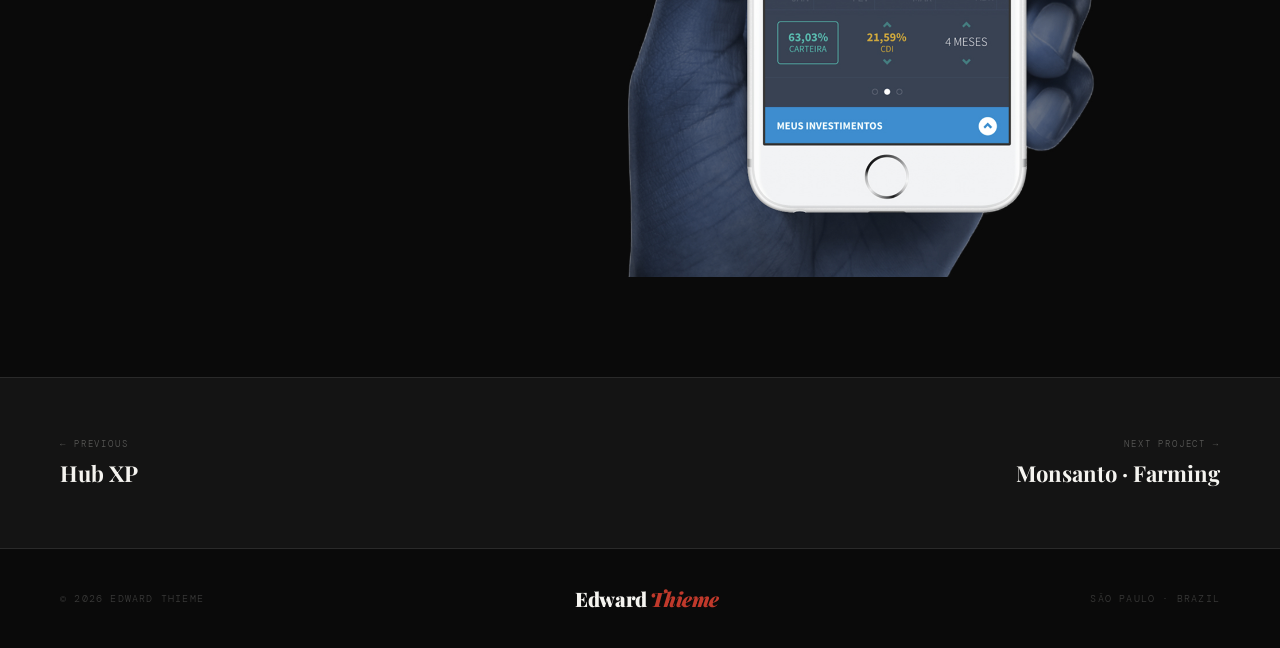
==== commit 5aa98d45: "Update btg.html" ====
--- a/btg.html
+++ b/btg.html
@@ -28,50 +28,51 @@
   <a href="index.html" class="nav-back"><svg viewBox="0 0 14 14" fill="none" stroke="currentColor" stroke-width="1.5"><path d="M9 2L4 7l5 5"/></svg>Back</a>
   <a href="index.html" class="nav-logo">ET / Portfolio</a>
 </nav>
+
 <div class="project-hero">
-
   <div class="project-hero-bg">
-    <img
+    <img 
       class="project-hero-bg-inner"
       src="btg-tablet-dashboard.jpg"
       style="width:100%;height:100%;object-fit:cover;object-position:center;filter:grayscale(100%) brightness(0.18);"
     >
   </div>
 
-  <div class="project-hero-overlay"></div>
-
-  <div class="project-hero-content">
-    <span class="project-tag">Finance · Fjord · São Paulo</span>
-
-    <h1 class="project-hero-title">
-      BTG Pactual<br>
-      <em style="color:#2e6da4;">Digital</em>
     </h1>
-
     <p class="project-hero-sub">
       A new investment management experience — designed from onboarding to portfolio tracking for desktop and tablet users of Brazil's largest investment bank.
     </p>
   </div>
-
 </div>
-
+  <div class="project-hero-content">
+    <span class="project-tag">Finance · Fjord · São Paulo</span>
+    <h1 class="project-hero-title">BTG Pactual<br><em style="color:#2e6da4;">Digital</em></h1>
+    <p class="project-hero-sub">A new investment management experience — designed from onboarding to portfolio tracking for desktop and tablet users of Brazil's largest investment bank.</p>
+  </div>
+</div>
 <div class="btg-stripe"></div>
 
-<section class="content-section dark" style="padding-bottom:0;overflow:hidden;">
+<section class="content-section dark">
   <div class="container">
-    <p class="section-label reveal">Onboarding</p>
-    <h2 class="section-title reveal">First Impressions<br><em style="color:var(--red);font-style:italic;">Matter</em></h2>
-    <div class="two-col" style="margin-top:48px;align-items:flex-end;">
-      <div class="reveal" style="padding-bottom:100px;">
-        <p class="content-lead">The onboarding experience was designed to reduce friction and build trust from the very first interaction.</p>
-        <p class="content-body">BTG Pactual's investment products are sophisticated — but the onboarding needed to feel approachable. We designed a step-by-step flow that collected necessary KYC information, established the investor's profile, and made a first investment recommendation — all while maintaining the brand's premium positioning.</p>
+    <div class="two-col">
+      <div class="reveal">
+        <p class="section-label">Company</p>
+        <h2 class="section-title" style="font-size:clamp(28px,3vw,42px);">BTG Pactual</h2>
+        <p class="content-body" style="margin-top:20px;">BTG Pactual is Brazil's largest investment bank, providing asset management services through investment funds and managed portfolios. As it moved to digitalise its offering, it needed a platform experience that matched the sophistication of its products.</p>
       </div>
-      <div class="reveal reveal-delay-1" style="margin-bottom:0;">
-        <img src="btg-app.jpg" style="width:100%;display:block;" alt="BTG Pactual — Mobile portfolio app">
+      <div class="reveal reveal-delay-1">
+        <p class="section-label">Scope</p>
+        <h2 class="section-title" style="font-size:clamp(28px,3vw,42px);">Full Product Design</h2>
+        <ul class="resp-list">
+          <li><div class="resp-icon"><span>◈</span></div><div><div class="resp-title">Investment Platform</div><div class="resp-desc">A comprehensive desktop and tablet platform for portfolio tracking, fund selection, and performance analysis.</div></div></li>
+          <li><div class="resp-icon"><span>◈</span></div><div><div class="resp-title">Onboarding Experience</div><div class="resp-desc">A user-friendly onboarding flow guiding new investors through account creation and first investment.</div></div></li>
+          <li><div class="resp-icon"><span>◈</span></div><div><div class="resp-title">Landing Page</div><div class="resp-desc">The official product landing page serving as the gateway to the BTG Pactual digital investment service.</div></div></li>
+        </ul>
       </div>
     </div>
   </div>
 </section>
+
 <section class="content-section gray">
   <div class="container">
     <p class="section-label reveal">The Platform</p>
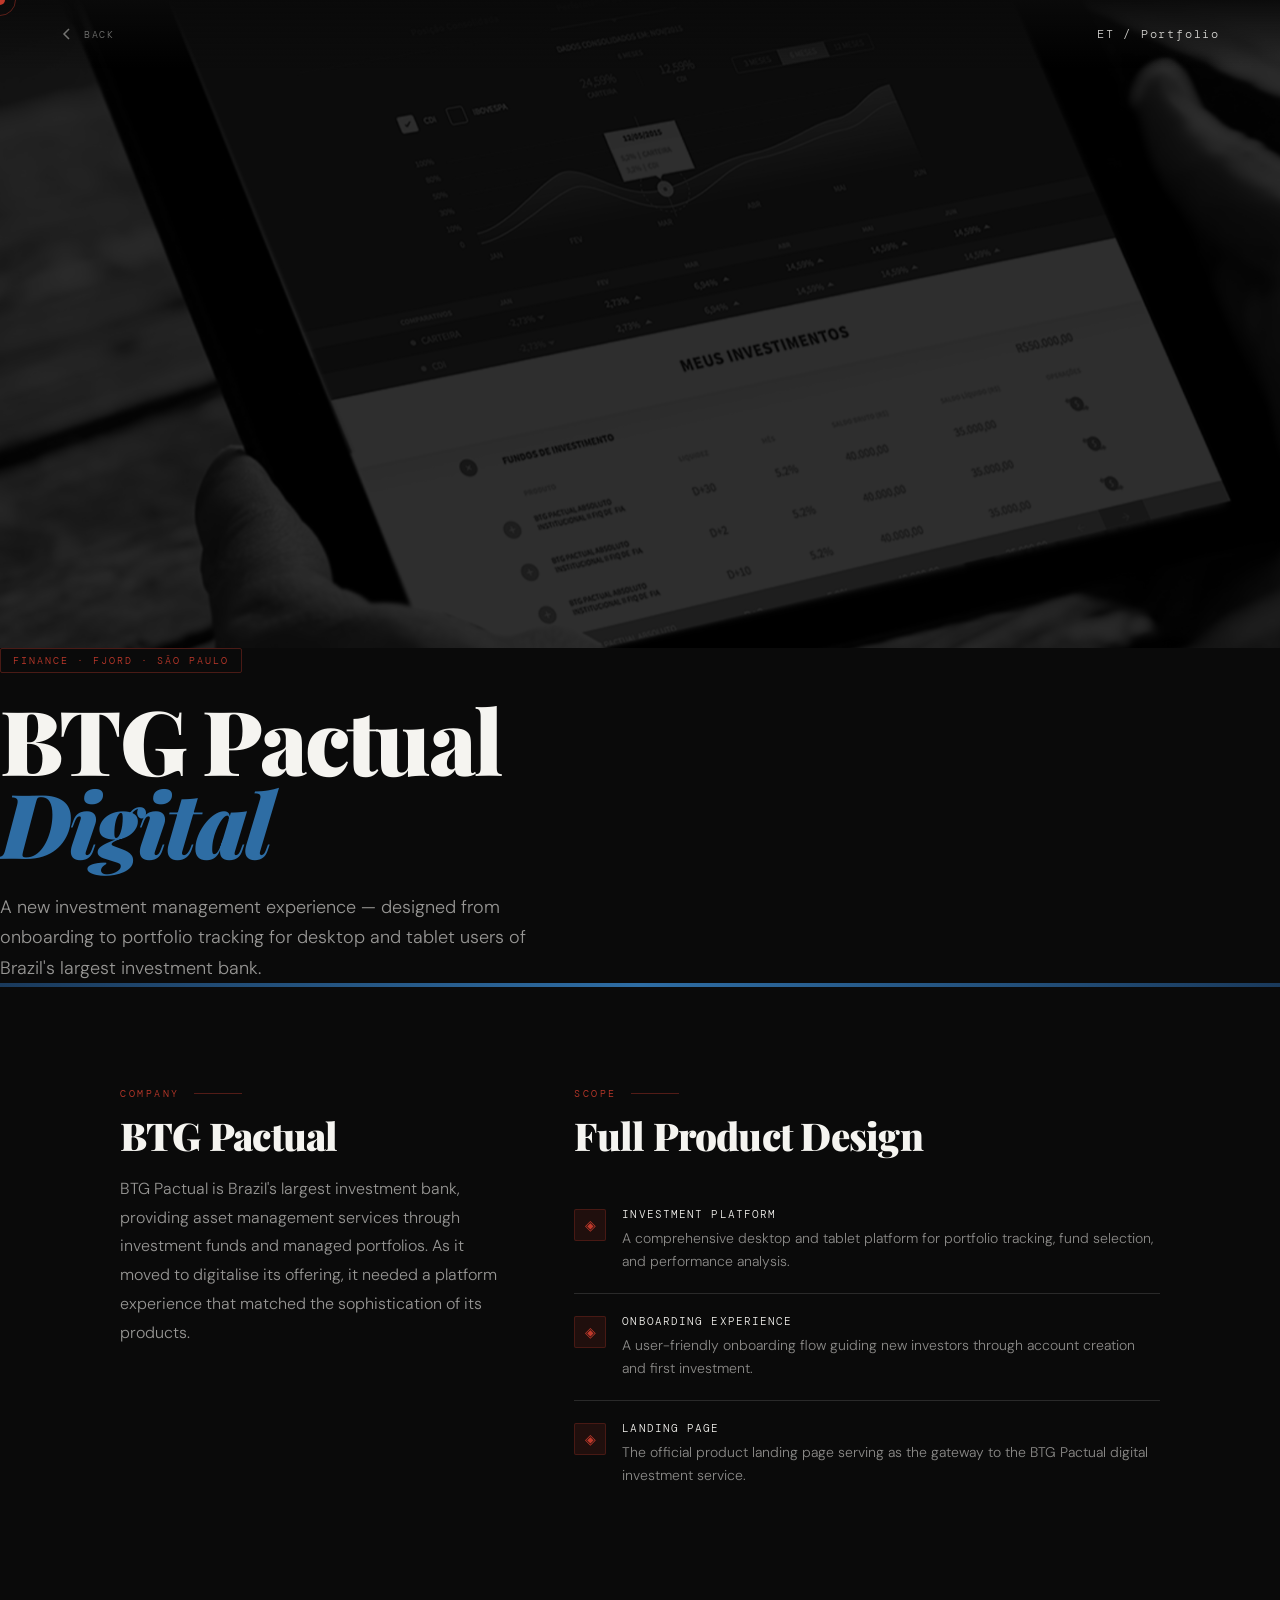
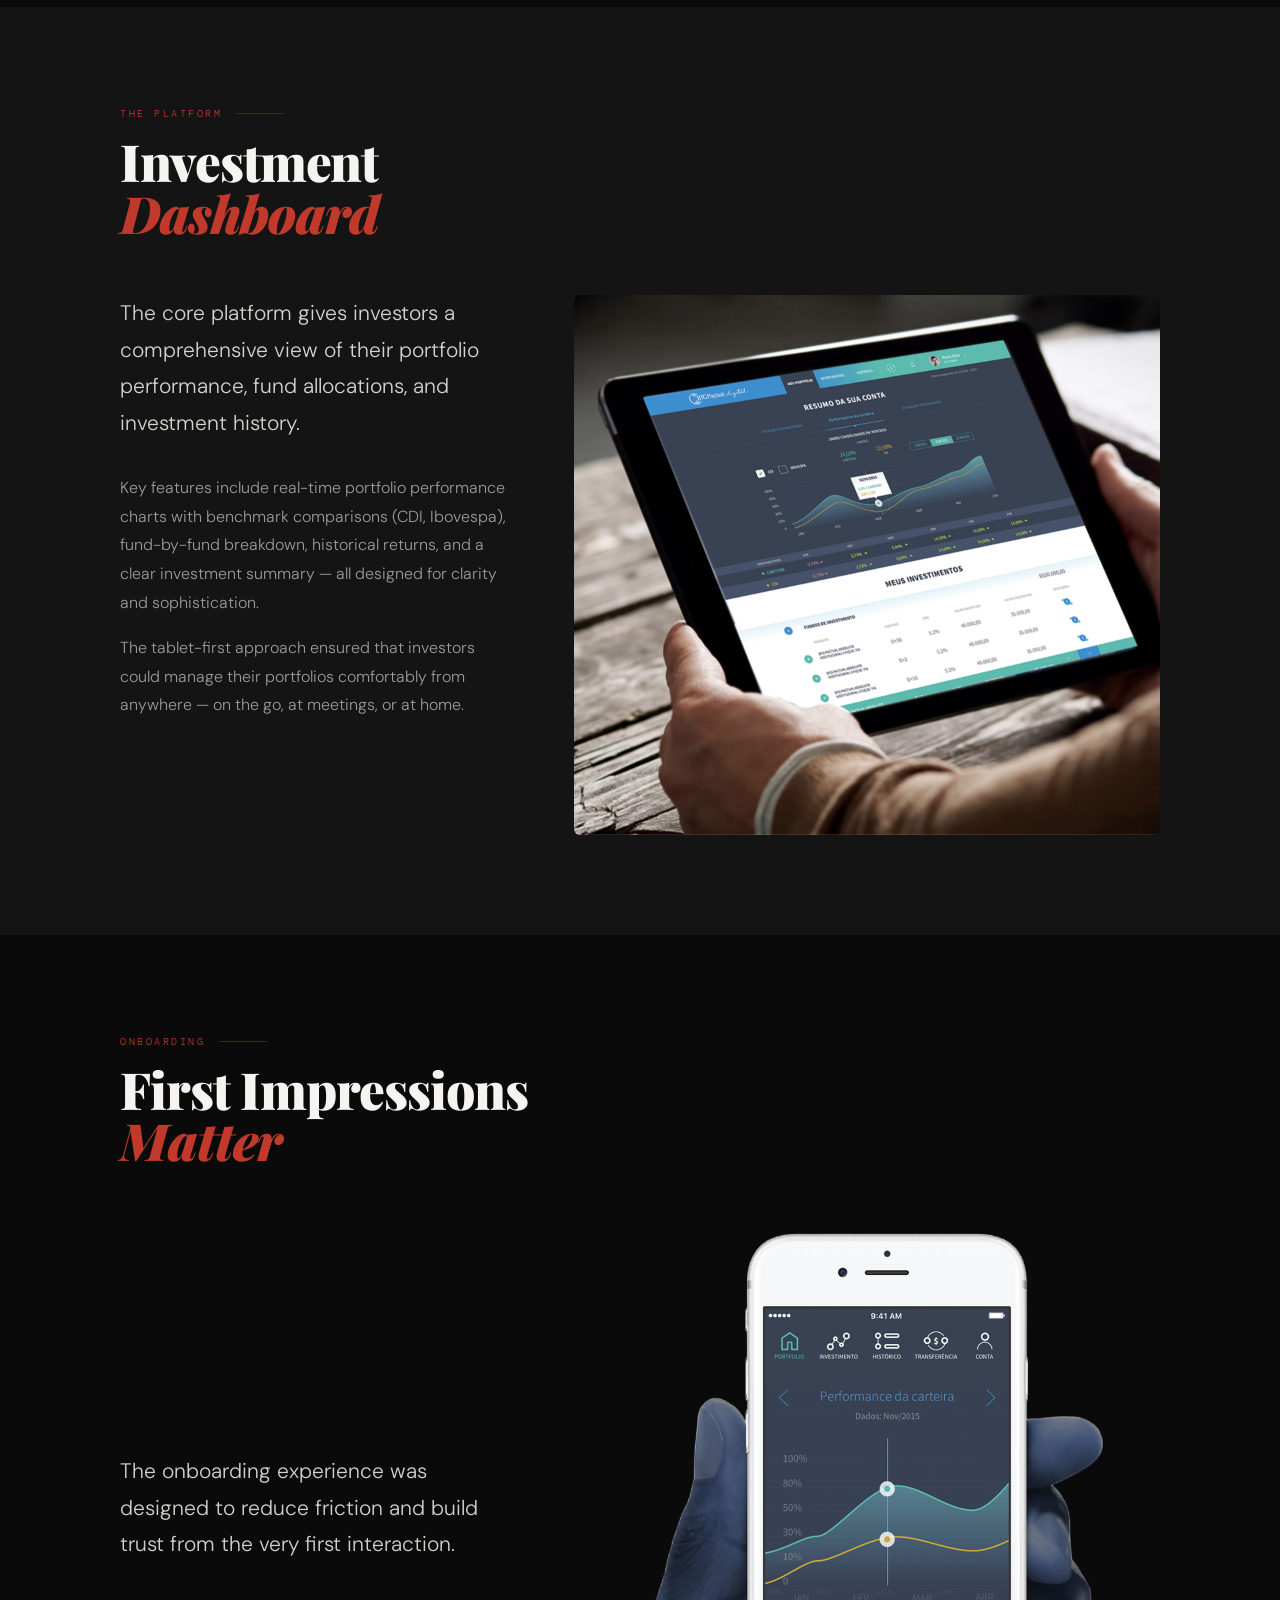
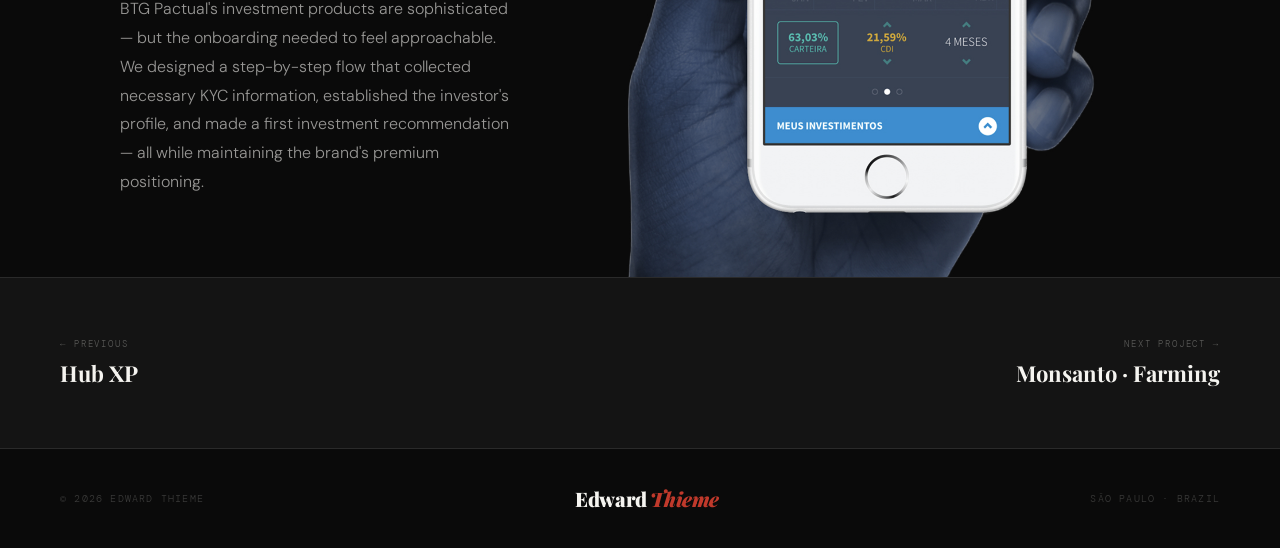
==== commit 61554d8f: "Update btg.html" ====
--- a/btg.html
+++ b/btg.html
@@ -91,17 +91,17 @@
   </div>
 </section>
 
-<section class="content-section dark">
+<section class="content-section dark" style="padding-bottom:0;overflow:hidden;">
   <div class="container">
     <p class="section-label reveal">Onboarding</p>
     <h2 class="section-title reveal">First Impressions<br><em style="color:var(--red);font-style:italic;">Matter</em></h2>
-    <div class="two-col" style="margin-top:48px;">
-      <div class="reveal">
+    <div class="two-col" style="margin-top:48px;align-items:flex-end;">
+      <div class="reveal" style="padding-bottom:80px;">
         <p class="content-lead">The onboarding experience was designed to reduce friction and build trust from the very first interaction.</p>
         <p class="content-body">BTG Pactual's investment products are sophisticated — but the onboarding needed to feel approachable. We designed a step-by-step flow that collected necessary KYC information, established the investor's profile, and made a first investment recommendation — all while maintaining the brand's premium positioning.</p>
       </div>
-      <div class="reveal reveal-delay-1">
-        <img src="btg-app.jpg" style="width:100%;border-radius:6px;display:block;" alt="BTG Pactual — Mobile portfolio app">
+      <div class="reveal reveal-delay-1" style="margin-bottom:0;">
+        <img src="btg-app.jpg" style="width:100%;display:block;" alt="BTG Pactual — Mobile portfolio app">
       </div>
     </div>
   </div>
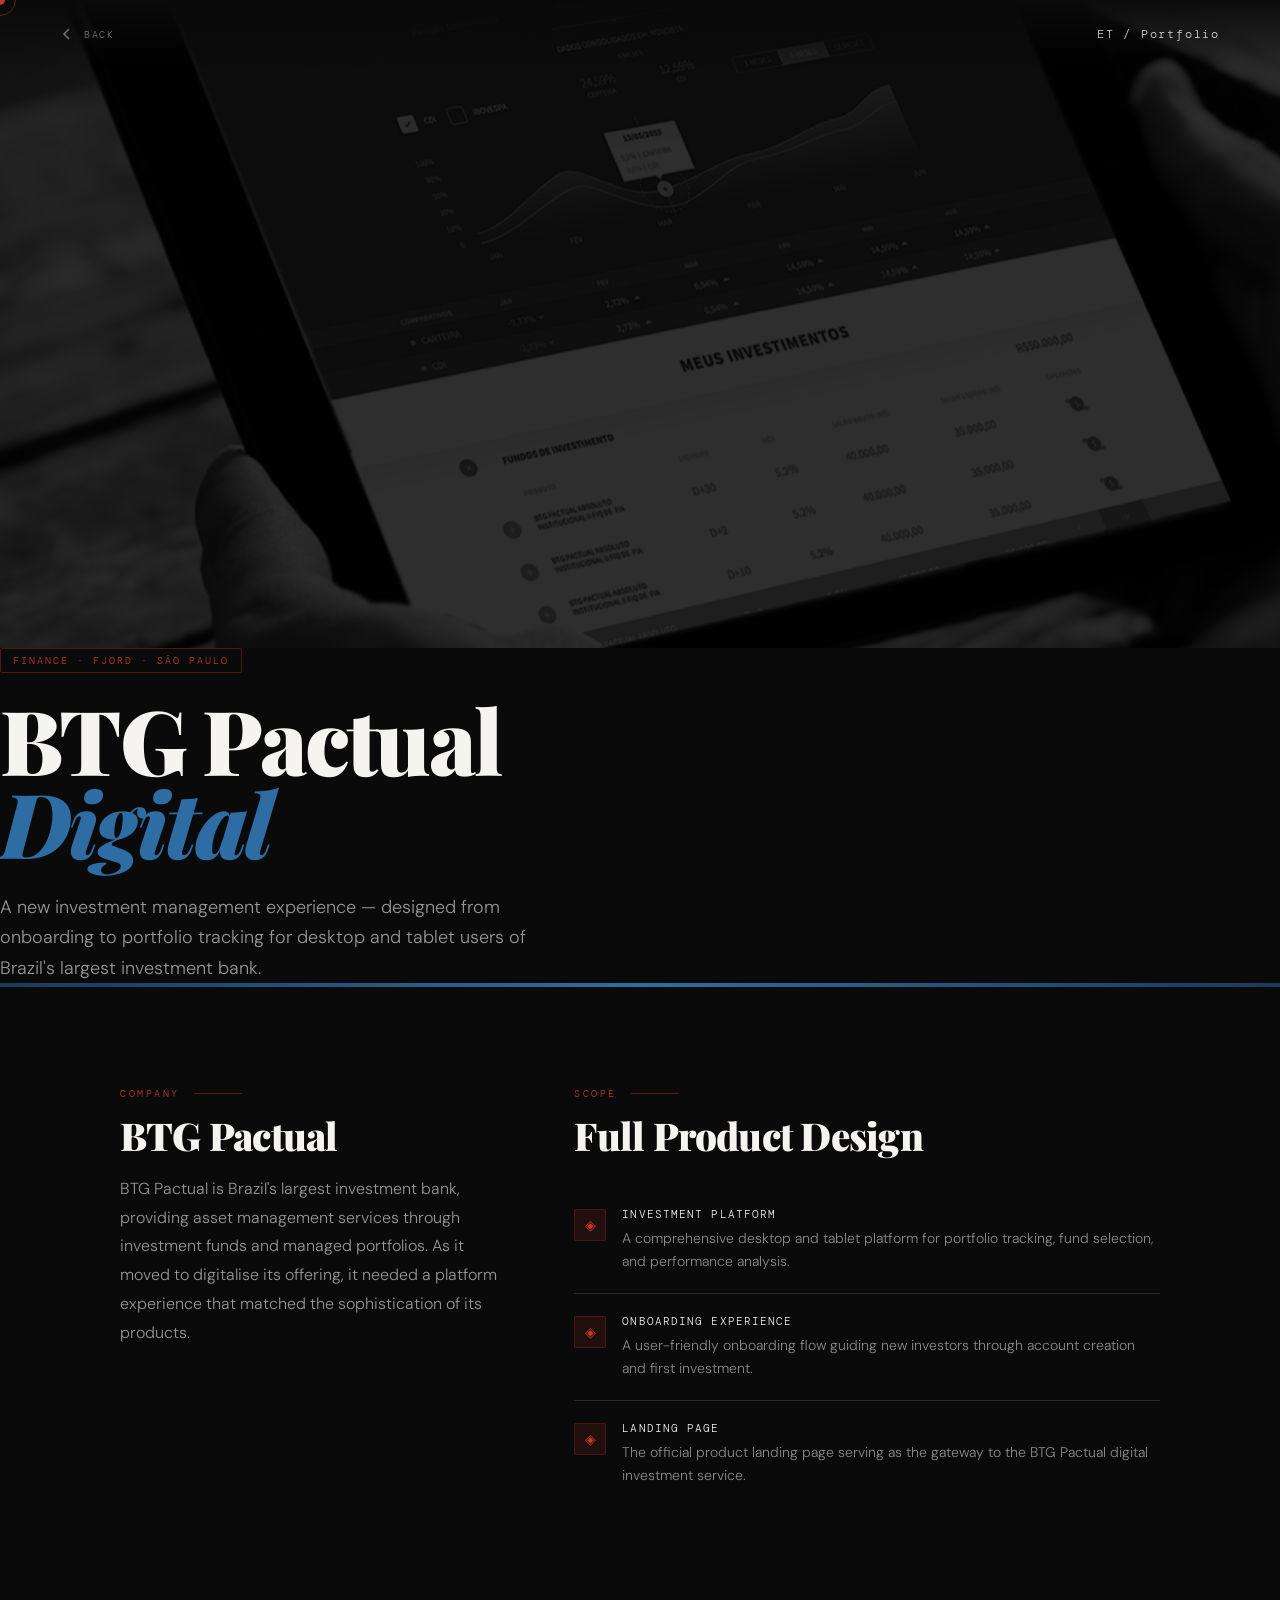
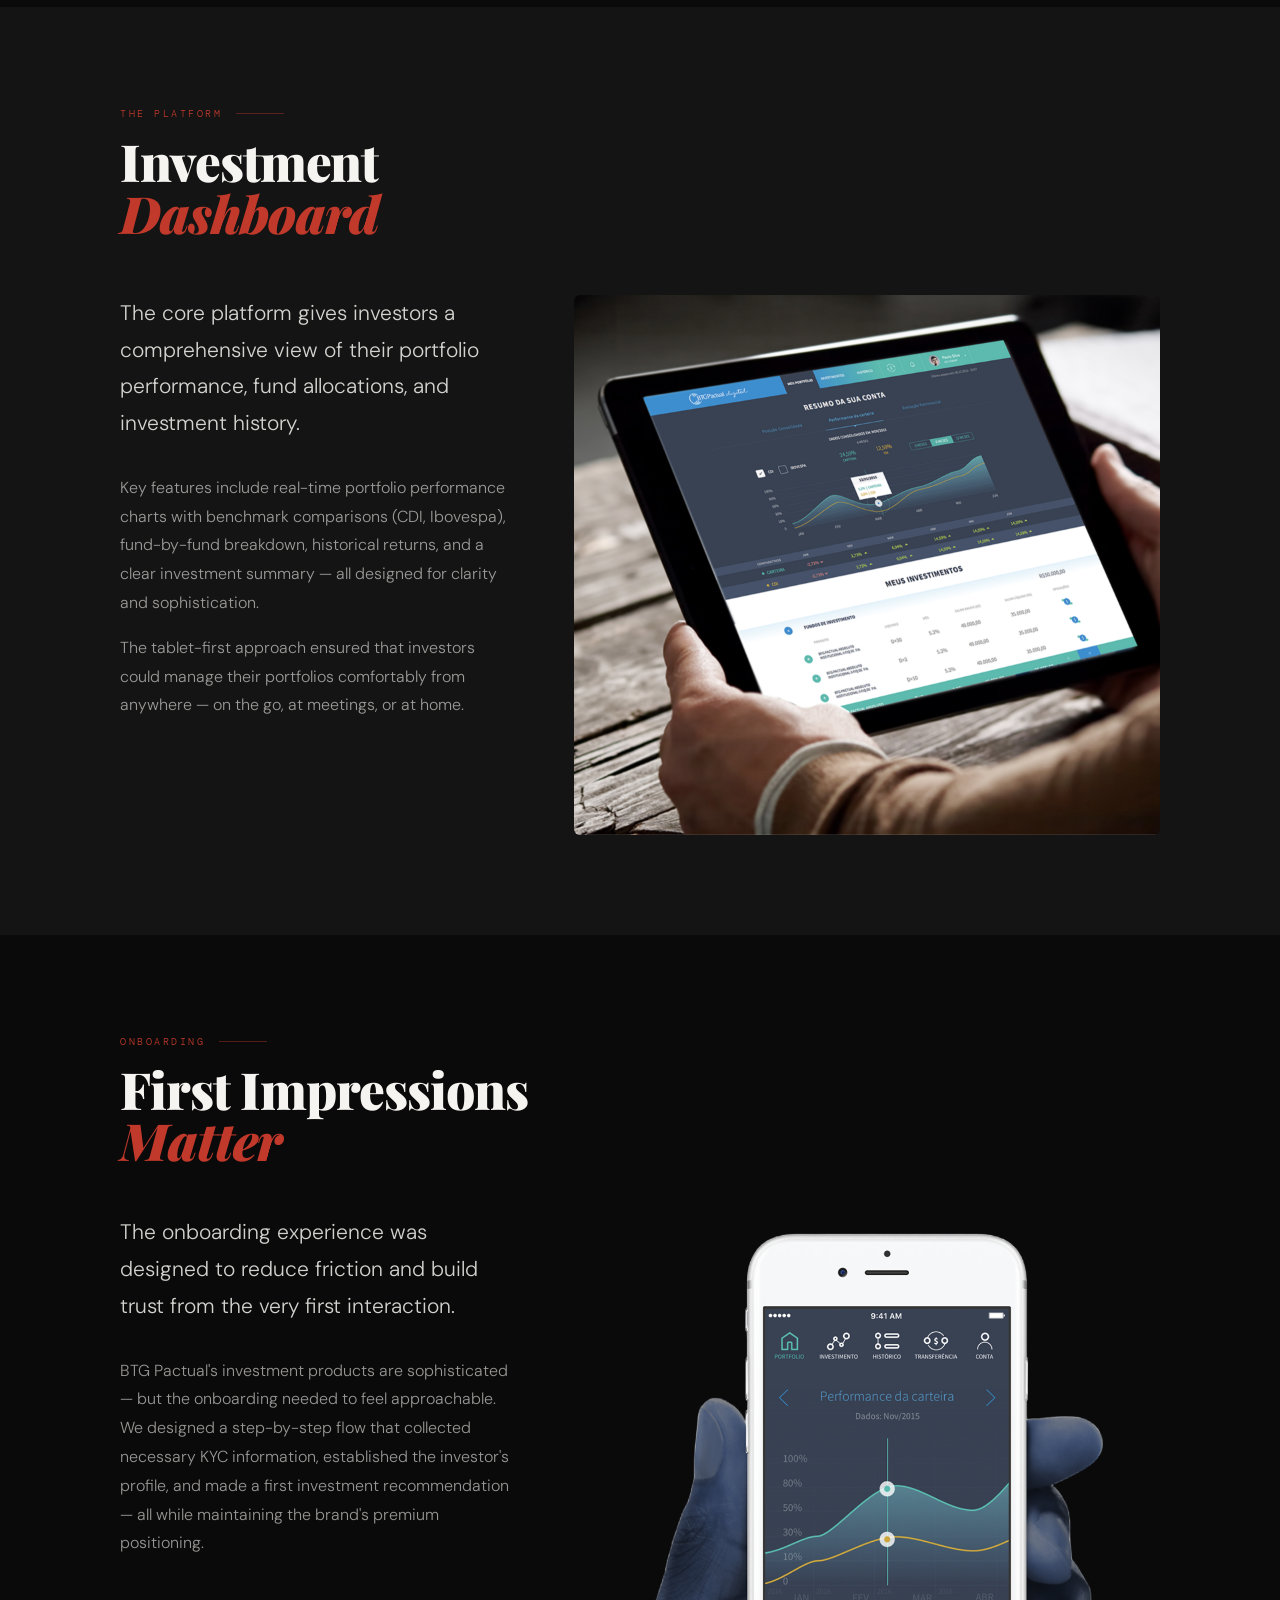
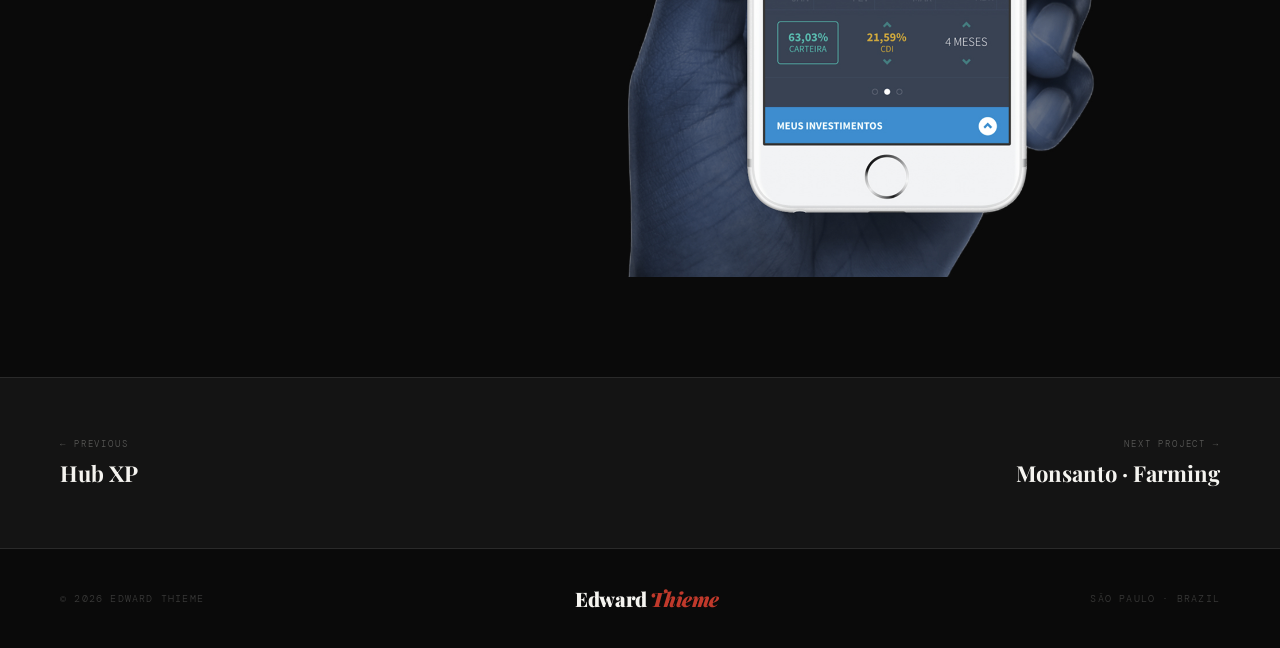
==== commit ce182be8: "Update btg.html" ====
--- a/btg.html
+++ b/btg.html
@@ -91,17 +91,17 @@
   </div>
 </section>
 
-<section class="content-section dark" style="padding-bottom:0;overflow:hidden;">
+<section class="content-section dark">
   <div class="container">
     <p class="section-label reveal">Onboarding</p>
     <h2 class="section-title reveal">First Impressions<br><em style="color:var(--red);font-style:italic;">Matter</em></h2>
-    <div class="two-col" style="margin-top:48px;align-items:flex-end;">
-      <div class="reveal" style="padding-bottom:80px;">
+    <div class="two-col" style="margin-top:48px;">
+      <div class="reveal">
         <p class="content-lead">The onboarding experience was designed to reduce friction and build trust from the very first interaction.</p>
         <p class="content-body">BTG Pactual's investment products are sophisticated — but the onboarding needed to feel approachable. We designed a step-by-step flow that collected necessary KYC information, established the investor's profile, and made a first investment recommendation — all while maintaining the brand's premium positioning.</p>
       </div>
-      <div class="reveal reveal-delay-1" style="margin-bottom:0;">
-        <img src="btg-app.jpg" style="width:100%;display:block;" alt="BTG Pactual — Mobile portfolio app">
+      <div class="reveal reveal-delay-1">
+        <img src="btg-app.jpg" style="width:100%;border-radius:6px;display:block;" alt="BTG Pactual — Mobile portfolio app">
       </div>
     </div>
   </div>
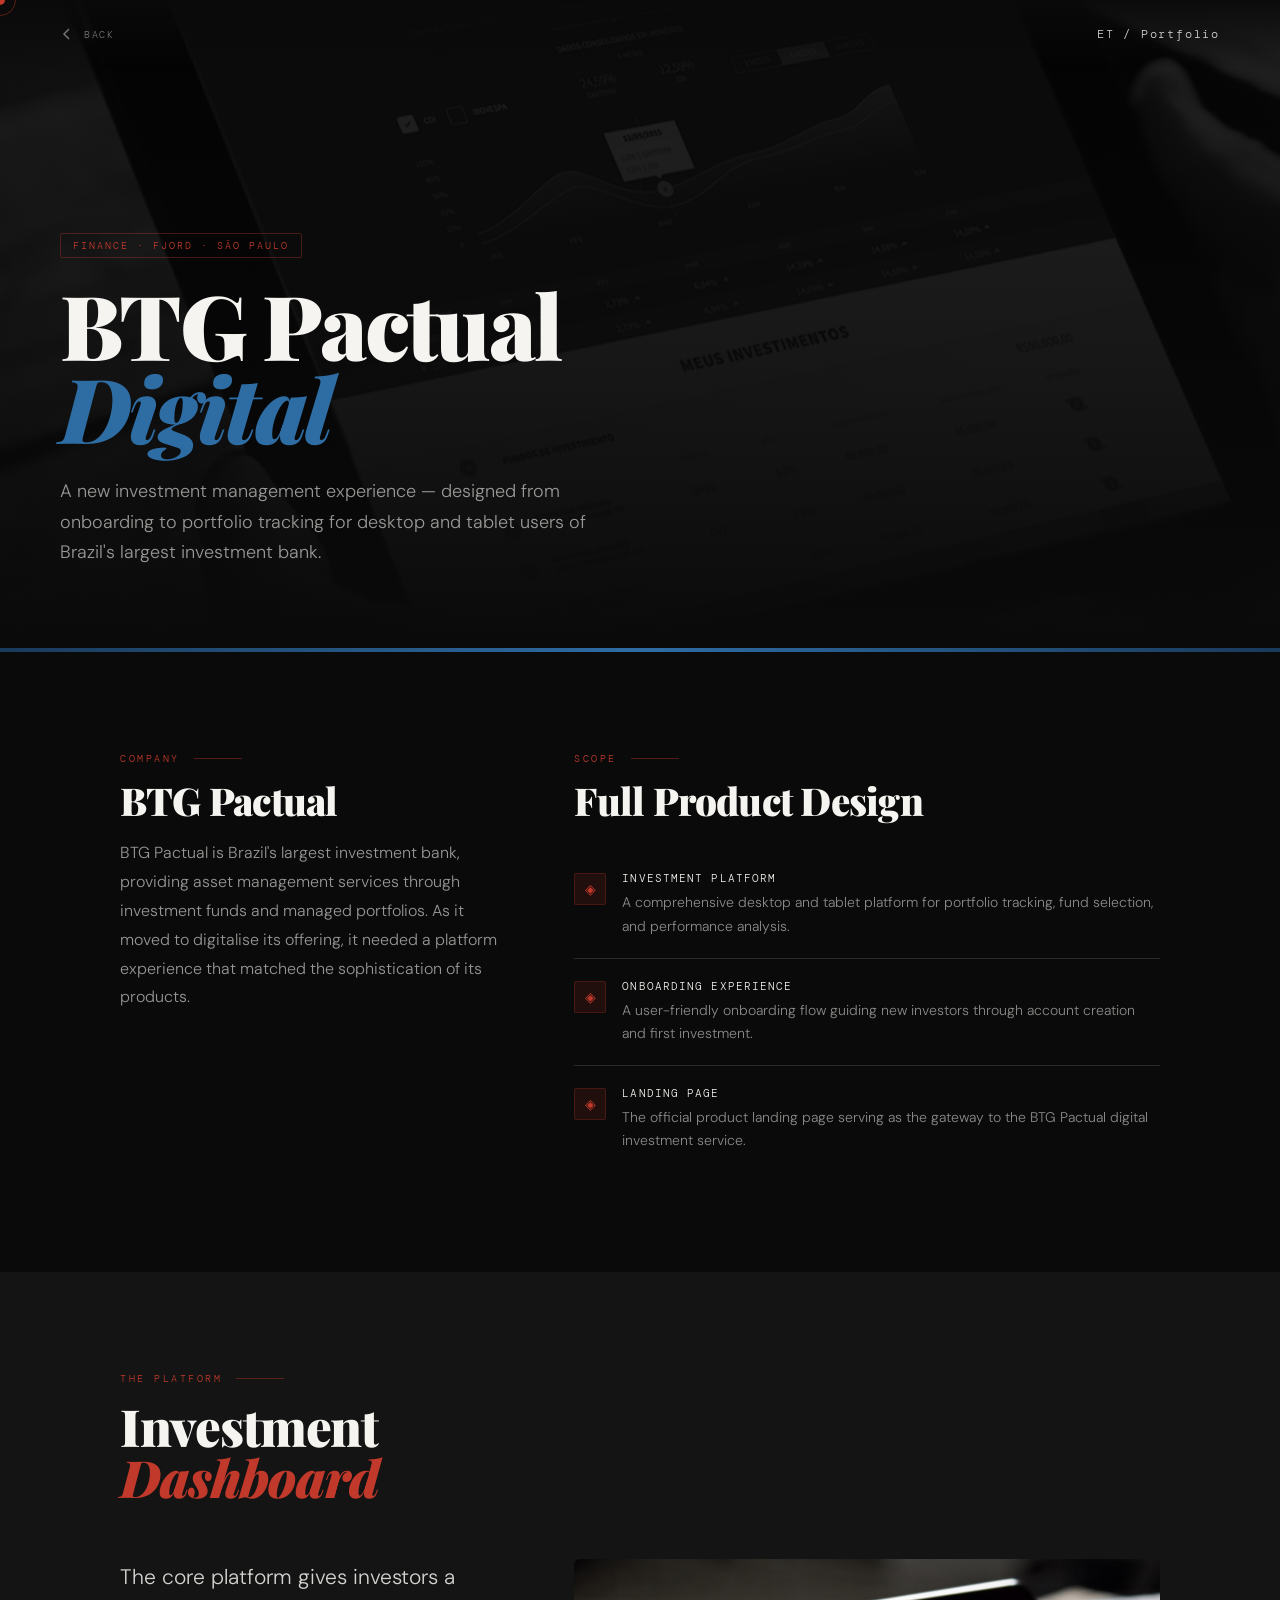
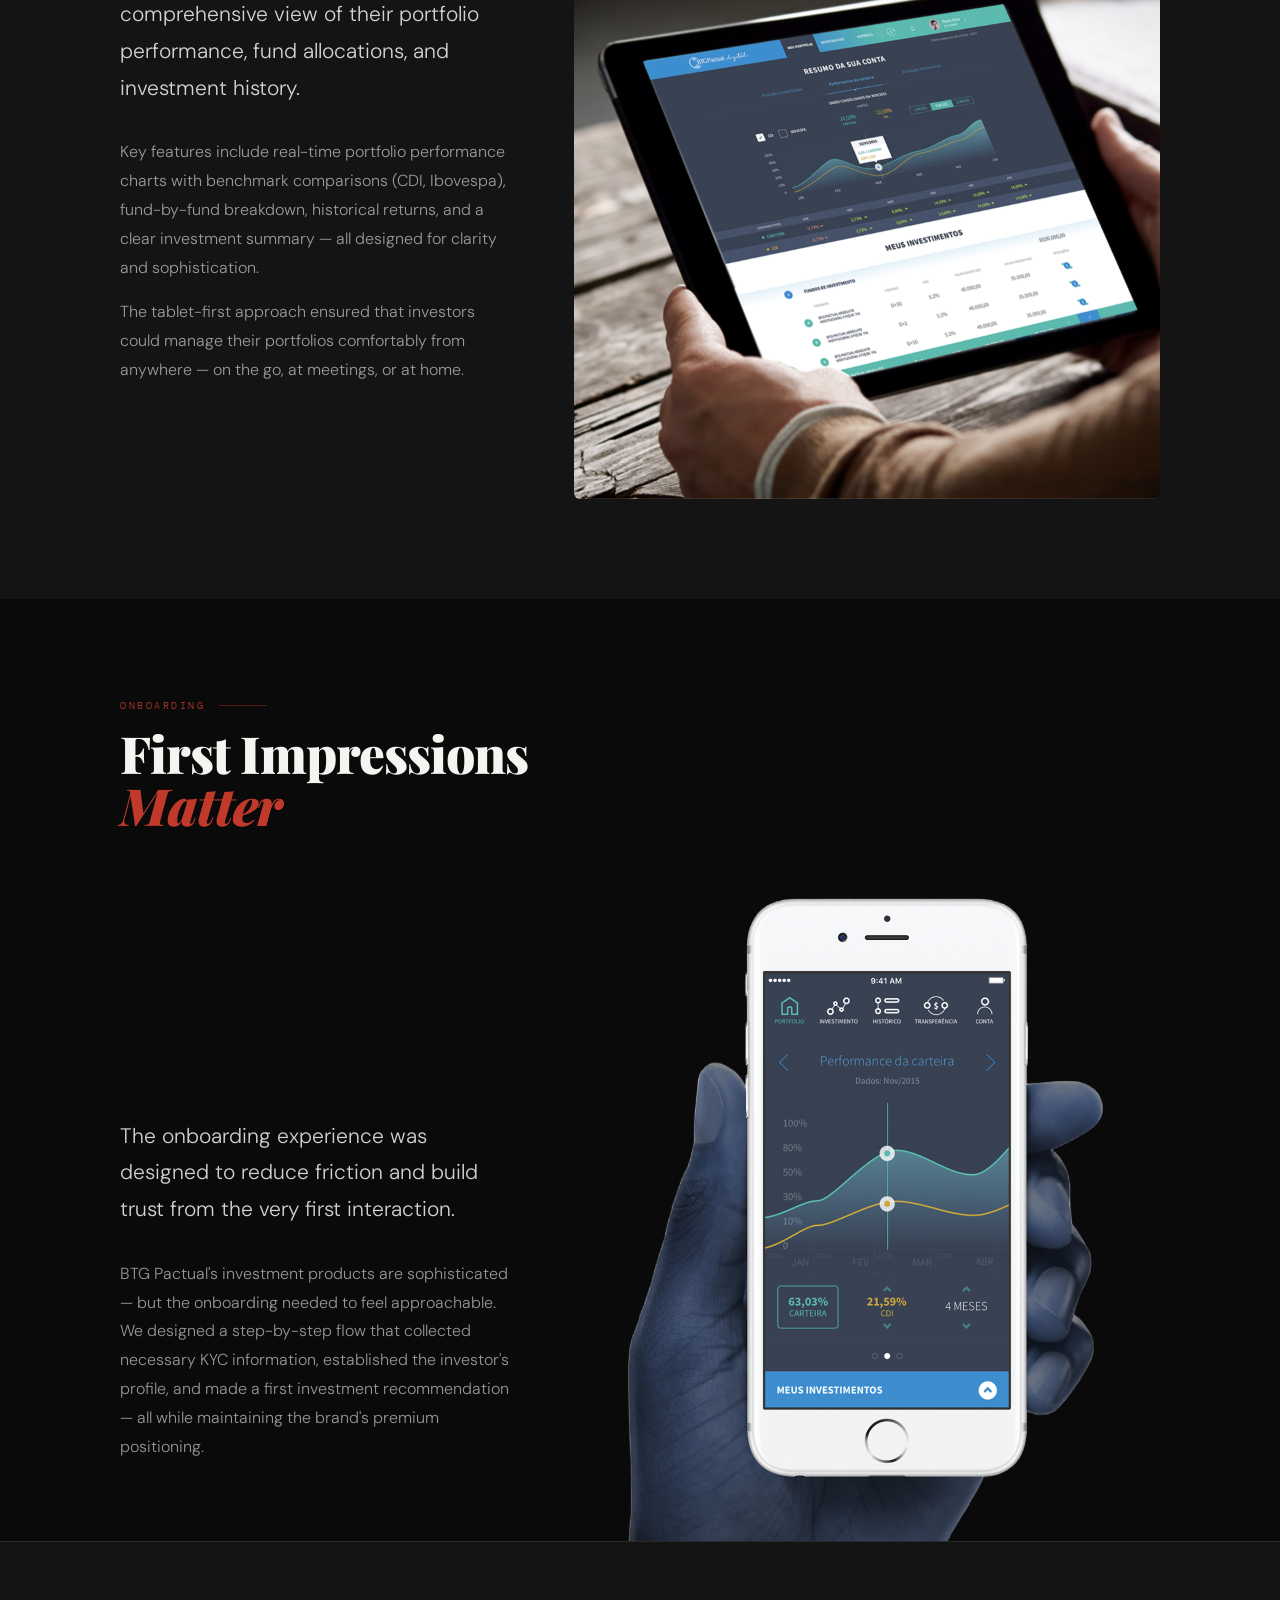
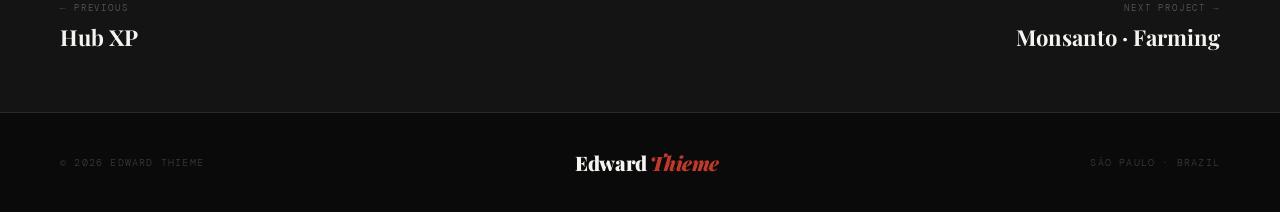
==== commit 2b0dc733: "Update btg.html" ====
--- a/btg.html
+++ b/btg.html
@@ -7,18 +7,6 @@
 <link rel="stylesheet" href="shared.css">
 <style>
 .btg-stripe { height:4px;background:linear-gradient(to right,#1a3a5c,#2e6da4,#1a3a5c); }
-.dashboard-preview { background:var(--gray-mid);border:1px solid var(--gray-border);border-radius:6px;overflow:hidden; }
-.dash-header { background:#1a3a5c;padding:12px 16px;display:flex;align-items:center;justify-content:space-between; }
-.dash-header-logo { font-family:'DM Mono',monospace;font-size:10px;color:#7eb8e8;letter-spacing:0.1em; }
-.dash-chart-area { padding:20px;background:var(--gray); }
-.chart-line { width:100%;height:120px;position:relative;overflow:hidden; }
-.chart-path { position:absolute;bottom:0;left:0;right:0;height:100%; }
-.dash-holdings { padding:16px; }
-.holding-row { display:flex;justify-content:space-between;align-items:center;padding:8px 0;border-bottom:1px solid var(--gray-border);font-size:11px; }
-.holding-row:last-child{border-bottom:none;}
-.holding-name { color:rgba(245,244,240,0.65); }
-.holding-val { color:var(--white);font-family:'DM Mono',monospace; }
-.holding-pct { color:#2e6da4;font-family:'DM Mono',monospace;font-size:10px; }
 </style>
 </head>
 <body>
@@ -31,19 +19,9 @@
 
 <div class="project-hero">
   <div class="project-hero-bg">
-    <img 
-      class="project-hero-bg-inner"
-      src="btg-tablet-dashboard.jpg"
-      style="width:100%;height:100%;object-fit:cover;object-position:center;filter:grayscale(100%) brightness(0.18);"
-    >
+    <img class="project-hero-bg-inner" src="btg-tablet-dashboard.jpg" style="width:100%;height:100%;object-fit:cover;object-position:center;filter:grayscale(100%) brightness(0.18);">
   </div>
-
-    </h1>
-    <p class="project-hero-sub">
-      A new investment management experience — designed from onboarding to portfolio tracking for desktop and tablet users of Brazil's largest investment bank.
-    </p>
-  </div>
-</div>
+  <div class="project-hero-overlay"></div>
   <div class="project-hero-content">
     <span class="project-tag">Finance · Fjord · São Paulo</span>
     <h1 class="project-hero-title">BTG Pactual<br><em style="color:#2e6da4;">Digital</em></h1>
@@ -83,25 +61,24 @@
         <p class="content-body">Key features include real-time portfolio performance charts with benchmark comparisons (CDI, Ibovespa), fund-by-fund breakdown, historical returns, and a clear investment summary — all designed for clarity and sophistication.</p>
         <p class="content-body" style="margin-top:16px;">The tablet-first approach ensured that investors could manage their portfolios comfortably from anywhere — on the go, at meetings, or at home.</p>
       </div>
-      <div>
-  <img src="btg-tablet-dashboard.jpg"
-       style="width:100%;border-radius:6px;display:block;">
-</div>
+      <div class="reveal reveal-delay-1">
+        <img src="btg-tablet-dashboard.jpg" style="width:100%;border-radius:6px;display:block;">
+      </div>
     </div>
   </div>
 </section>
 
-<section class="content-section dark">
+<section class="content-section dark" style="padding-bottom:0;overflow:hidden;">
   <div class="container">
     <p class="section-label reveal">Onboarding</p>
     <h2 class="section-title reveal">First Impressions<br><em style="color:var(--red);font-style:italic;">Matter</em></h2>
-    <div class="two-col" style="margin-top:48px;">
-      <div class="reveal">
+    <div class="two-col" style="margin-top:48px;align-items:flex-end;">
+      <div class="reveal" style="padding-bottom:80px;">
         <p class="content-lead">The onboarding experience was designed to reduce friction and build trust from the very first interaction.</p>
         <p class="content-body">BTG Pactual's investment products are sophisticated — but the onboarding needed to feel approachable. We designed a step-by-step flow that collected necessary KYC information, established the investor's profile, and made a first investment recommendation — all while maintaining the brand's premium positioning.</p>
       </div>
-      <div class="reveal reveal-delay-1">
-        <img src="btg-app.jpg" style="width:100%;border-radius:6px;display:block;" alt="BTG Pactual — Mobile portfolio app">
+      <div class="reveal reveal-delay-1" style="margin-bottom:0;">
+        <img src="btg-app.jpg" style="width:100%;display:block;" alt="BTG Pactual — Mobile portfolio app">
       </div>
     </div>
   </div>
